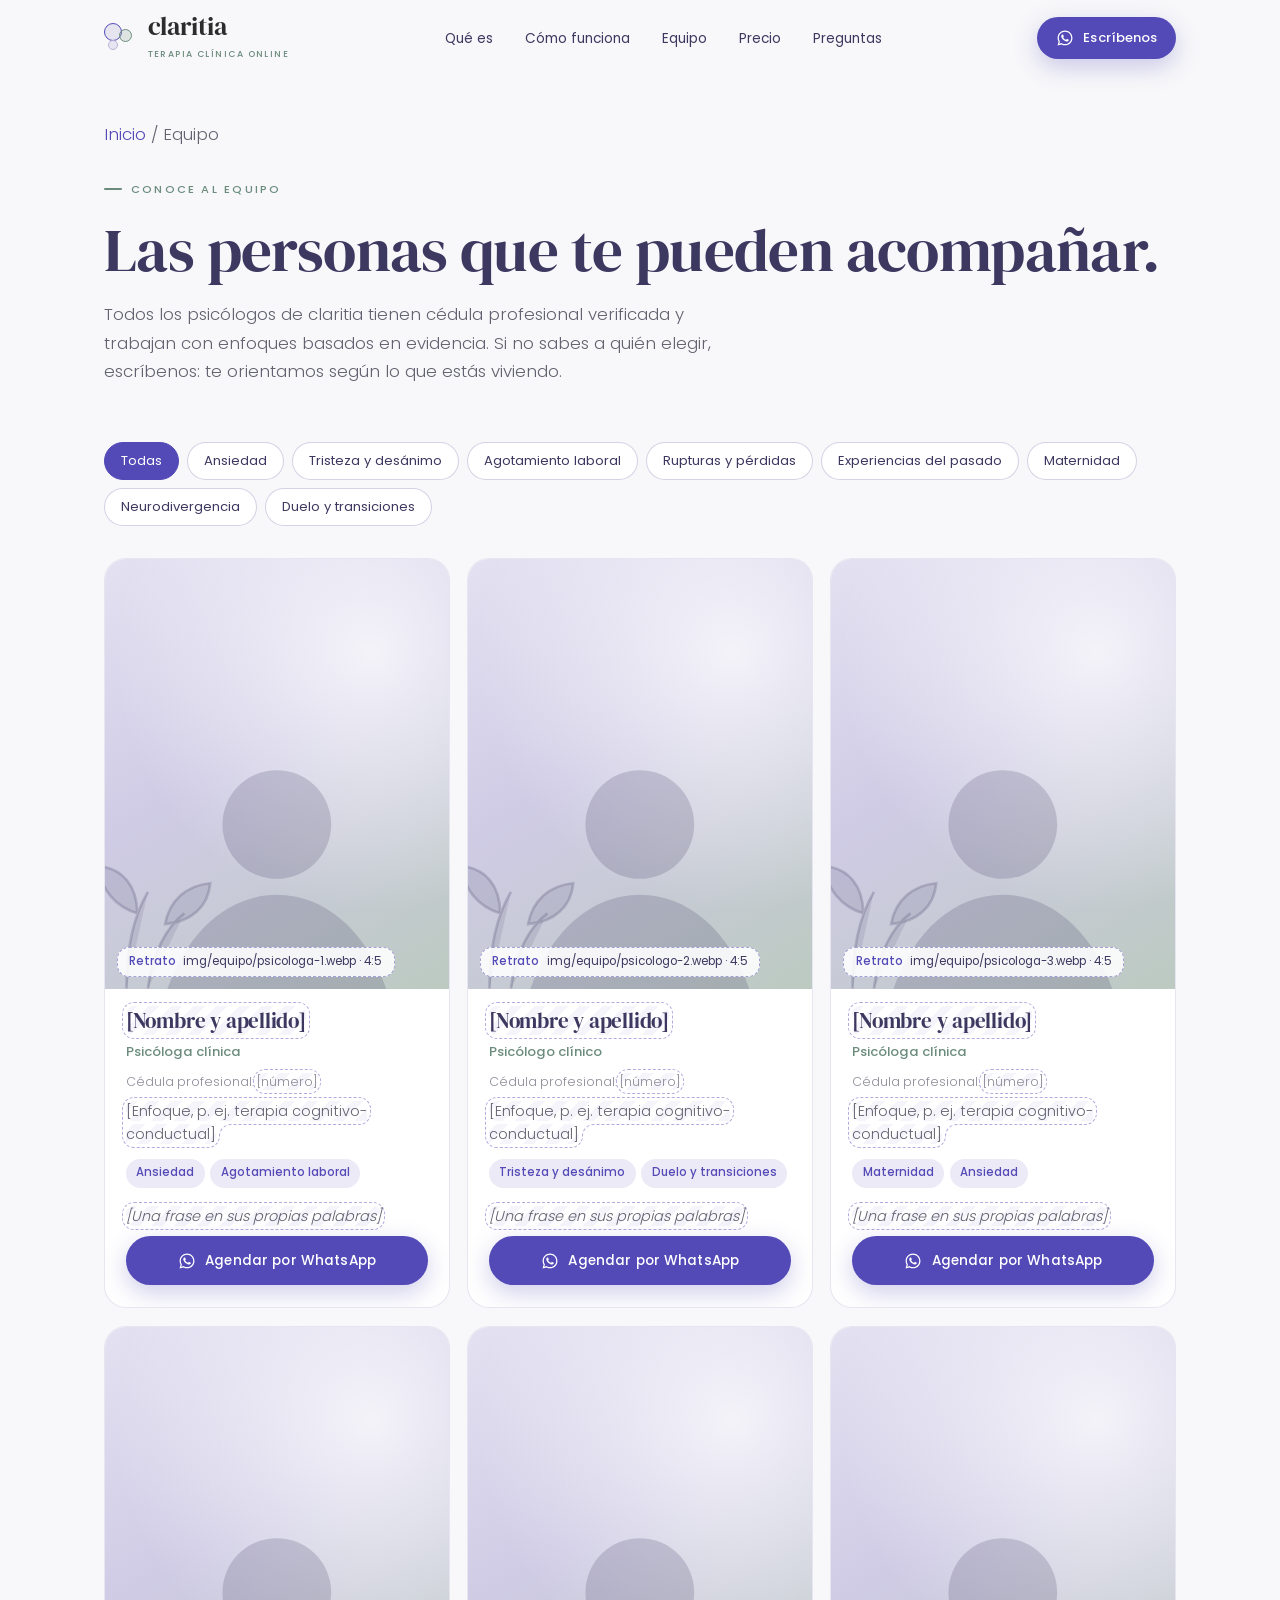
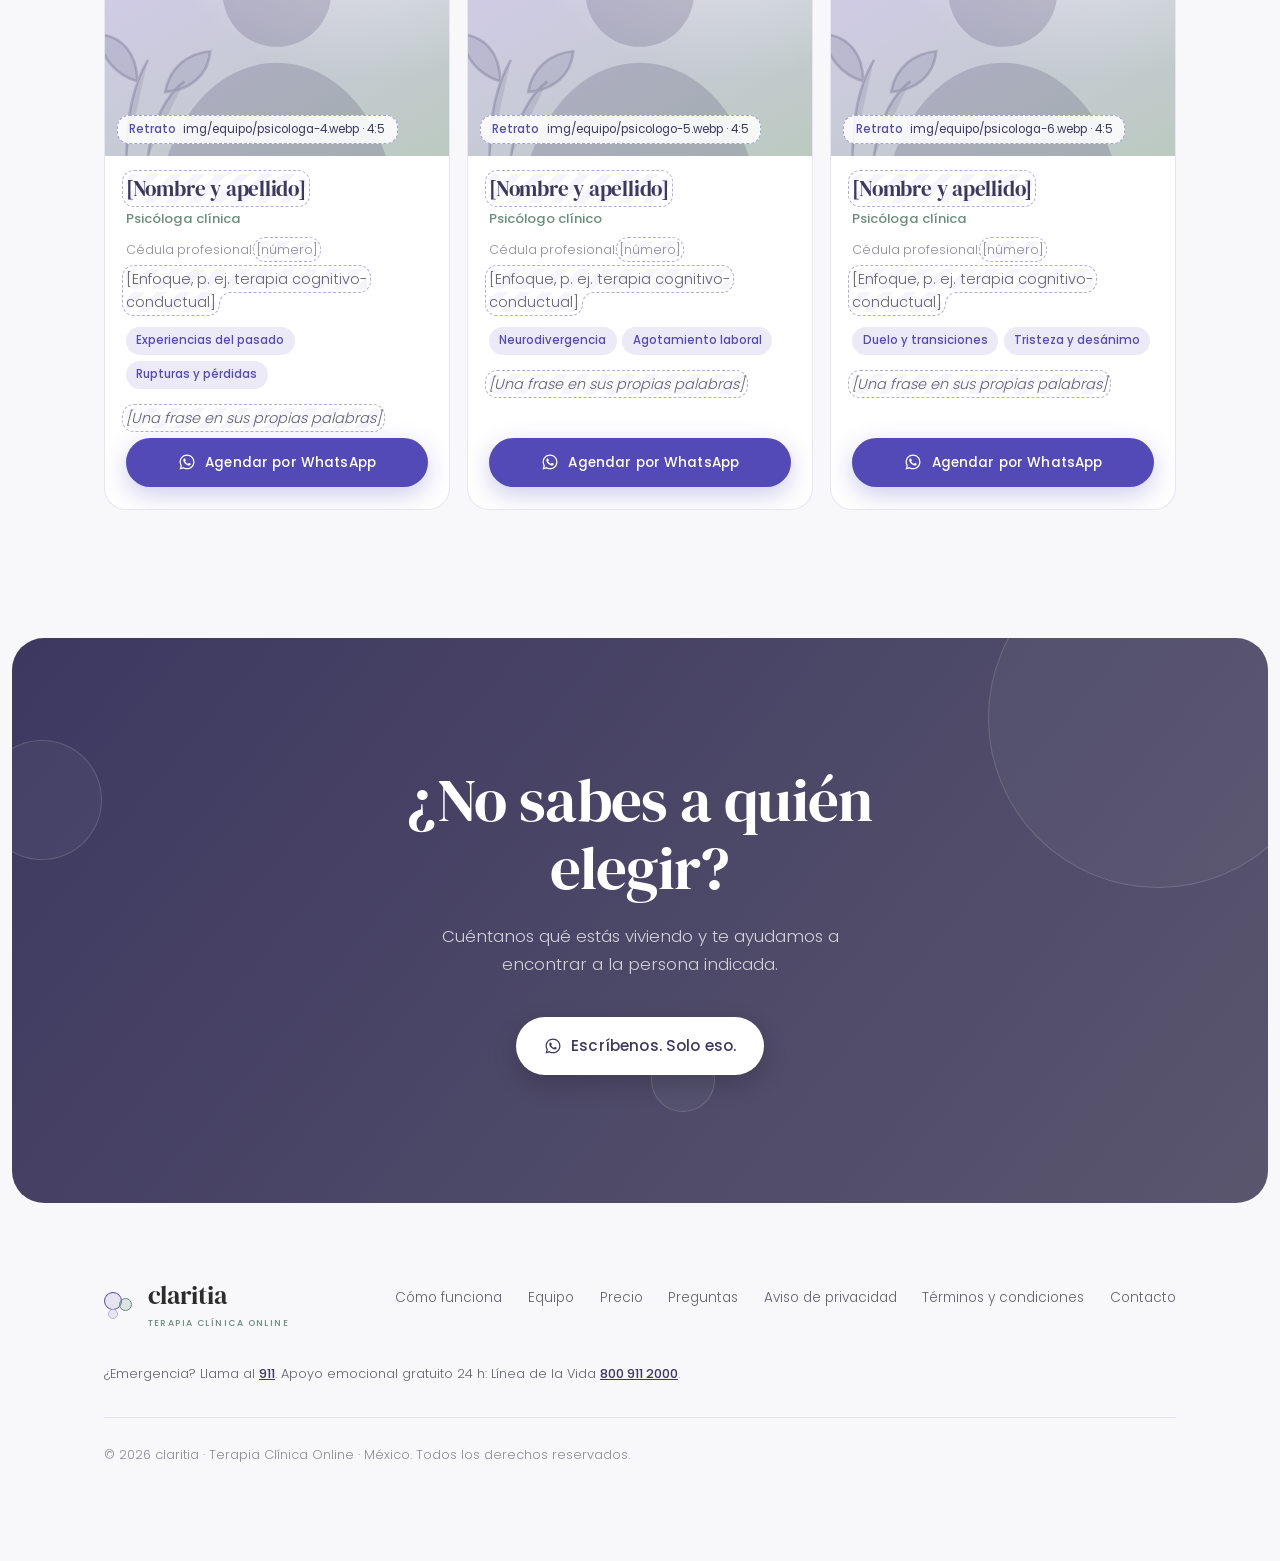
==== equipo/index.html @ c99e736f "Add files via upload" ====
<!DOCTYPE html>
<html lang="es-MX">
<head>
  <meta charset="UTF-8" />
  <meta name="viewport" content="width=device-width, initial-scale=1.0" />
  <script>document.documentElement.classList.add('js')</script>
  <title>Conoce al equipo — claritia</title>
  <meta name="description" content="Psicólogos con cédula profesional verificada que acompañan procesos de terapia online en México." />
  <meta property="og:type" content="website" />
  <meta property="og:locale" content="es_MX" />
  <meta property="og:site_name" content="claritia" />
  <meta property="og:title" content="Conoce al equipo — claritia" />
  <meta property="og:description" content="Psicólogos con cédula profesional verificada que acompañan procesos de terapia online en México." />
  <meta property="og:url" content="https://zuba213213.github.io/Claritia/website/equipo/" />
  <meta property="og:image" content="https://zuba213213.github.io/Claritia/website/assets/og-claritia.jpg" />
  <meta name="twitter:card" content="summary_large_image" />
  <meta name="theme-color" content="#F8F8FA" />
  <link rel="icon" href="../assets/favicon.svg" type="image/svg+xml" />
  <link rel="apple-touch-icon" href="../assets/apple-touch-icon.png" />
  <link rel="preload" href="../fonts/dm-serif-display-latin-400-normal.woff2" as="font" type="font/woff2" crossorigin />
  <link rel="preload" href="../fonts/poppins-latin-400-normal.woff2" as="font" type="font/woff2" crossorigin />
  <link rel="stylesheet" href="../assets/claritia.css" />
</head>
<body>

<!-- Iconos (sprite) -->
<svg width="0" height="0" style="position:absolute" aria-hidden="true">
  <symbol id="wa" viewBox="0 0 24 24"><path d="M12.04 2C6.58 2 2.13 6.45 2.13 11.91c0 1.75.46 3.45 1.32 4.95L2.05 22l5.25-1.38c1.45.79 3.08 1.21 4.74 1.21 5.46 0 9.91-4.45 9.91-9.91C21.95 6.45 17.5 2 12.04 2zm0 18.15c-1.48 0-2.93-.4-4.2-1.15l-.3-.18-3.12.82.83-3.04-.2-.31a8.26 8.26 0 0 1-1.26-4.38c0-4.54 3.7-8.24 8.24-8.24 4.54 0 8.24 3.7 8.24 8.24 0 4.55-3.7 8.24-8.23 8.24zm4.52-6.16c-.25-.12-1.47-.72-1.69-.81-.23-.08-.39-.12-.56.12-.17.25-.64.81-.78.97-.14.17-.29.19-.54.06-.25-.12-1.05-.39-1.99-1.23-.74-.66-1.23-1.47-1.38-1.72-.14-.25-.02-.38.11-.5.11-.11.25-.29.37-.43.12-.14.17-.25.25-.41.08-.17.04-.31-.02-.43-.06-.12-.56-1.34-.76-1.84-.2-.48-.41-.42-.56-.43h-.48c-.17 0-.43.06-.66.31-.23.25-.86.85-.86 2.07 0 1.22.89 2.4 1.01 2.56.12.17 1.75 2.67 4.23 3.74.59.26 1.05.41 1.41.52.59.19 1.13.16 1.56.1.48-.07 1.47-.6 1.67-1.18.21-.58.21-1.07.14-1.18-.06-.11-.22-.17-.47-.29z"/></symbol>
  <symbol id="check" viewBox="0 0 24 24"><path d="M5 12.5l4.5 4.5L19 7.5"/></symbol>
  <symbol id="home" viewBox="0 0 24 24"><path d="M3 10.5L12 3l9 7.5V20a1 1 0 0 1-1 1h-5v-6h-6v6H4a1 1 0 0 1-1-1z"/></symbol>
  <symbol id="keyhole" viewBox="0 0 24 24"><circle cx="12" cy="9.5" r="3.5"/><path d="M10.5 12.5L9.5 19h5l-1-6.5"/></symbol>
  <symbol id="cal" viewBox="0 0 24 24"><rect x="3.5" y="5" width="17" height="15.5" rx="2.5"/><path d="M3.5 10h17M8 3v4M16 3v4"/></symbol>
  <symbol id="video" viewBox="0 0 24 24"><rect x="2.5" y="6" width="13" height="12" rx="2.5"/><path d="M15.5 10.5l6-3.5v10l-6-3.5"/></symbol>
  <symbol id="heart" viewBox="0 0 24 24"><path d="M12 20.5s-8-4.6-8-10.4A4.6 4.6 0 0 1 12 7a4.6 4.6 0 0 1 8 3.1c0 5.8-8 10.4-8 10.4z"/></symbol>
  <symbol id="user" viewBox="0 0 24 24"><circle cx="12" cy="8" r="4"/><path d="M4 21v-1a6 6 0 0 1 6-6h4a6 6 0 0 1 6 6v1"/></symbol>
  <symbol id="chat" viewBox="0 0 24 24"><path d="M21 12a8 8 0 0 1-11.6 7.1L4 20.5l1.4-4.9A8 8 0 1 1 21 12z"/></symbol>
  <symbol id="plus" viewBox="0 0 24 24"><path d="M12 5v14M5 12h14"/></symbol>
  <symbol id="arrow" viewBox="0 0 24 24"><path d="M5 12h14M13 6l6 6-6 6"/></symbol>
  <symbol id="leaf" viewBox="0 0 24 24"><path d="M5 19c0-8 5-13 14-14-1 9-6 14-14 14z"/><path d="M5 19l7-7"/></symbol>
  <symbol id="send" viewBox="0 0 24 24"><path d="M4 12l16-8-6 16-2.5-6.5z"/></symbol>
  <symbol id="play" viewBox="0 0 24 24"><path d="M7 4.5v15l13-7.5z"/></symbol>
  <symbol id="phone" viewBox="0 0 24 24"><path d="M5 3h4l2 5-2.5 1.5a11 11 0 0 0 6 6L16 13l5 2v4a2 2 0 0 1-2 2A16 16 0 0 1 3 5a2 2 0 0 1 2-2z"/></symbol>
  <symbol id="close" viewBox="0 0 24 24"><path d="M6 6l12 12M18 6L6 18"/></symbol>
</svg>

<header class="nav" id="nav">
  <div class="wrap">
    <a href="../" class="logo" aria-label="claritia, Terapia Clínica Online — inicio">
      <span class="logo-cluster" aria-hidden="true"><span class="c1"></span><span class="c2"></span><span class="c3"></span></span>
      <span><span class="logo-word">claritia</span><span class="logo-tag">Terapia Clínica Online</span></span>
    </a>
    <ul class="nav-links">
      <li><a href="../#que-es">Qué es</a></li>
      <li><a href="../#como-funciona">Cómo funciona</a></li>
      <li><a href="../equipo/">Equipo</a></li>
      <li><a href="../#precio">Precio</a></li>
      <li><a href="../#preguntas">Preguntas</a></li>
    </ul>
    <a class="btn btn-primary btn-sm" data-wa="general" href="#" aria-label="Escríbenos por WhatsApp">
      <svg class="i i-wa"><use href="#wa"/></svg><span>Escríbenos</span>
    </a>
  </div>
</header>

<main>
<section class="page-hero">
  <div class="wrap">
    <p class="crumbs"><a href="../">Inicio</a> / Equipo</p>
    <span class="label">Conoce al equipo</span>
    <h1>Las personas que te pueden acompañar.</h1>
    <p>Todos los psicólogos de claritia tienen cédula profesional verificada y trabajan con enfoques basados en evidencia. Si no sabes a quién elegir, escríbenos: te orientamos según lo que estás viviendo.</p>
  </div>
</section>

<section class="section" style="padding-top:1rem">
  <div class="wrap">
    <div class="filters" data-filters aria-label="Filtrar por especialidad"></div>
    <div class="team-grid" data-team="0"></div>
    <p class="empty-note" hidden>Por ahora nadie del equipo tiene esa especialidad. <a data-wa="unsure" href="#">Escríbenos</a> y te orientamos.</p>
  </div>
</section>

<section class="closing" id="empieza">
  <div class="closing-panel">
    <div class="orbs" aria-hidden="true"><span class="orb o1"></span><span class="orb o3"></span><span class="orb o4"></span></div>
    <div style="position:relative;z-index:3">
      <h2 class="rv">¿No sabes a quién elegir?</h2>
      <p class="rv d1">Cuéntanos qué estás viviendo y te ayudamos a encontrar a la persona indicada.</p>
      <div class="btn-row rv d2"><a class="btn btn-light" data-wa="unsure" href="#"><svg class="i i-wa"><use href="#wa"/></svg>Escríbenos. Solo eso.</a></div>
    </div>
  </div>
</section>
</main>

<footer>
  <div class="wrap foot">
    <a href="../" class="logo" aria-label="claritia, Terapia Clínica Online — inicio">
      <span class="logo-cluster" aria-hidden="true"><span class="c1"></span><span class="c2"></span><span class="c3"></span></span>
      <span><span class="logo-word">claritia</span><span class="logo-tag">Terapia Clínica Online</span></span>
    </a>
    <ul class="foot-links">
      <li><a href="../#como-funciona">Cómo funciona</a></li>
      <li><a href="../equipo/">Equipo</a></li>
      <li><a href="../#precio">Precio</a></li>
      <li><a href="../#preguntas">Preguntas</a></li>
      <li><a href="../privacidad/">Aviso de privacidad</a></li>
      <li><a href="../terminos/">Términos y condiciones</a></li>
      <li><a data-wa="general" href="#">Contacto</a></li>
    </ul>
    <p class="foot-help">¿Emergencia? Llama al <a href="tel:911">911</a>. Apoyo emocional gratuito 24 h: Línea de la Vida <a href="tel:8009112000">800 911 2000</a>.</p>
    <p class="foot-copy">© <span id="year">2026</span> claritia · Terapia Clínica Online · México. Todos los derechos reservados.</p>
  </div>
</footer>

<a class="wa-float" id="wa-float" data-wa="general" href="#" aria-label="Escríbenos por WhatsApp">
  <svg class="i i-wa"><use href="#wa"/></svg>Escríbenos
</a>

<script src="../assets/claritia.js" defer></script>
</body>
</html>
---- assets/claritia.css ----
/* ═════════════════════════════════════════════════════════════
   claritia — website v2
   Sistema visual: Marketing Vault 06 (Identidad Visual)
   Reglas: Marketing Vault 08 (Líneas que No Cruzamos)
   ═════════════════════════════════════════════════════════════ */
/* ─── FUENTES (autoalojadas, subset latin — cubre á é í ó ú ñ ¿ ¡) ── */
@font-face { font-family: 'DM Serif Display'; font-style: normal; font-weight: 400; font-display: swap; src: url(../fonts/dm-serif-display-latin-400-normal.woff2) format('woff2'); }
@font-face { font-family: 'DM Serif Display'; font-style: italic; font-weight: 400; font-display: swap; src: url(../fonts/dm-serif-display-latin-400-italic.woff2) format('woff2'); }
@font-face { font-family: 'Poppins'; font-style: normal; font-weight: 300; font-display: swap; src: url(../fonts/poppins-latin-300-normal.woff2) format('woff2'); }
@font-face { font-family: 'Poppins'; font-style: normal; font-weight: 400; font-display: swap; src: url(../fonts/poppins-latin-400-normal.woff2) format('woff2'); }
@font-face { font-family: 'Poppins'; font-style: normal; font-weight: 500; font-display: swap; src: url(../fonts/poppins-latin-500-normal.woff2) format('woff2'); }

*, *::before, *::after { box-sizing: border-box; margin: 0; padding: 0; }

:root {
  --lav:        #B8B4D4;
  --lav-light:  #D4D1E8;
  --lav-xlight: #ECEAF6;
  --lav-deep:   #534AB7;
  --lav-deeper: #463EA0;
  --sage:       #8FA89A;
  --sage-dark:  #6B8C7D;
  --sage-light: #E6EDE8;
  --purple:     #3D3860;
  --purple-2:   #5A566E;
  --charcoal:   #2C2C2C;
  --mid:        #626270;
  --bg:         #F8F8FA;
  --white:      #FFFFFF;
  --grad:       linear-gradient(130deg, #C4C0DC 0%, #B8B4D4 40%, #9AABA0 100%);
  --grad-dark:  linear-gradient(130deg, #3D3860 0%, #5A566E 100%);
  --radius-lg:  32px;
  --radius:     22px;
  --shadow-sm:  0 1px 2px rgba(61,56,96,.06), 0 4px 16px rgba(61,56,96,.06);
  --shadow:     0 2px 6px rgba(61,56,96,.06), 0 18px 48px rgba(61,56,96,.12);
  --gutter:     clamp(1rem, 5vw, 4rem);
  --ease:       cubic-bezier(.22,.8,.24,1);
}

html { scroll-behavior: smooth; -webkit-text-size-adjust: 100%; }
body {
  font-family: 'Poppins', system-ui, sans-serif;
  font-weight: 300;
  color: var(--charcoal);
  background: var(--bg);
  overflow-x: hidden;
  line-height: 1.7;
  -webkit-font-smoothing: antialiased;
}
img, svg { display: block; }
a { color: inherit; }
:focus-visible { outline: 2.5px solid var(--lav-deep); outline-offset: 3px; border-radius: 8px; }

h1, h2, h3, .serif { font-family: 'DM Serif Display', Georgia, serif; font-weight: 400; line-height: 1.12; letter-spacing: -0.01em; }
h1 { font-size: clamp(2.4rem, 5.6vw, 4.4rem); }
h2 { font-size: clamp(1.9rem, 3.6vw, 2.9rem); }
h3 { font-size: clamp(1.15rem, 1.8vw, 1.4rem); }
p  { font-size: 1rem; color: var(--mid); }
em.soft { font-style: italic; color: var(--lav-deep); }

.wrap { width: 100%; max-width: 1200px; margin: 0 auto; padding: 0 var(--gutter); }
.label {
  display: inline-flex; align-items: center; gap: .55rem;
  font-size: .7rem; font-weight: 500; letter-spacing: .2em; text-transform: uppercase;
  color: var(--sage-dark); margin-bottom: 1.1rem;
}
.label::before { content: ""; width: 18px; height: 1.5px; background: currentColor; border-radius: 2px; }
.section { padding: clamp(4.5rem, 10vw, 8.5rem) 0; position: relative; }
.section-head { max-width: 640px; margin-bottom: clamp(2.5rem, 5vw, 4rem); }
.section-head h2 { margin-bottom: 1rem; }
.center { text-align: center; margin-left: auto; margin-right: auto; }
.center .label { justify-content: center; }

/* ─── ICONS ─────────────────────────────────────────────────── */
.i { width: 20px; height: 20px; fill: none; stroke: currentColor; stroke-width: 1.7; stroke-linecap: round; stroke-linejoin: round; flex-shrink: 0; }
.i-wa { fill: currentColor; stroke: none; }

/* ─── LOGO (cluster de tres círculos + wordmark) ────────────── */
.logo { display: inline-flex; align-items: center; gap: .6rem; text-decoration: none; }
.logo-cluster { position: relative; width: 34px; height: 30px; flex-shrink: 0; }
.logo-cluster span { position: absolute; border-radius: 50%; }
.logo-cluster .c1 { width: 18px; height: 18px; top: 0; left: 0; background: rgba(184,180,212,.28); border: 1.5px solid var(--lav-deep); }
.logo-cluster .c2 { width: 13px; height: 13px; top: 6px; left: 15px; background: rgba(143,168,154,.25); border: 1.5px solid var(--sage-dark); }
.logo-cluster .c3 { width: 10px; height: 10px; top: 17px; left: 4px; background: rgba(212,209,232,.5); border: 1.5px solid var(--lav); }
.logo-word { font-family: 'DM Serif Display', serif; font-size: 1.6rem; line-height: 1; color: var(--charcoal); }
.logo-tag { display: block; font-family: 'Poppins', sans-serif; font-size: .56rem; font-weight: 500; letter-spacing: .16em; text-transform: uppercase; color: var(--sage-dark); margin-top: 4px; }
.logo.on-dark .logo-word { color: var(--white); }
.logo.on-dark .logo-tag { color: rgba(255,255,255,.55); }
.logo.on-dark .c1 { border-color: var(--lav-light); }
.logo.on-dark .c2 { border-color: var(--sage); }

/* ─── BUTTONS ───────────────────────────────────────────────── */
.btn {
  --bx: 0px; --by: 0px;
  position: relative; isolation: isolate; overflow: hidden;
  display: inline-flex; align-items: center; justify-content: center; gap: .6rem;
  font-family: 'Poppins', sans-serif; font-size: .95rem; font-weight: 500; letter-spacing: .01em;
  padding: 1rem 1.7rem; border-radius: 100px; border: 0; cursor: pointer;
  text-decoration: none; white-space: nowrap;
  transform: translate(var(--bx), var(--by));
  transition: transform .35s var(--ease), box-shadow .3s, background .25s, color .25s;
}
.btn-primary { background: var(--lav-deep); color: var(--white); box-shadow: 0 8px 24px rgba(83,74,183,.28); }
.btn-primary:hover { background: var(--lav-deeper); box-shadow: 0 12px 32px rgba(83,74,183,.34); }
/* brillo que cruza el botón (estilo Cult UI) */
.btn-primary::after {
  content: ""; position: absolute; inset: 0; z-index: -1;
  background: linear-gradient(110deg, transparent 30%, rgba(255,255,255,.28) 50%, transparent 70%);
  transform: translateX(-120%); transition: transform .9s var(--ease);
}
.btn-primary:hover::after { transform: translateX(120%); }
.btn-ghost { background: rgba(255,255,255,.55); color: var(--purple); border: 1px solid rgba(61,56,96,.14); backdrop-filter: blur(8px); -webkit-backdrop-filter: blur(8px); }
.btn-ghost:hover { background: var(--white); }
.btn-light { background: var(--white); color: var(--purple); box-shadow: 0 8px 24px rgba(0,0,0,.18); }
.btn-light:hover { background: var(--lav-xlight); }
.btn-sm { font-size: .82rem; padding: .62rem 1.15rem; }
.btn .i { width: 18px; height: 18px; }
.btn-row { display: flex; flex-wrap: wrap; gap: .75rem; }

/* ─── NAV ───────────────────────────────────────────────────── */
.nav {
  position: fixed; top: 0; left: 0; right: 0; z-index: 50;
  padding: .85rem 0;
  transition: background .3s, box-shadow .3s, padding .3s;
}
.nav.scrolled { background: rgba(248,248,250,.82); backdrop-filter: blur(14px) saturate(1.4); -webkit-backdrop-filter: blur(14px) saturate(1.4); box-shadow: 0 1px 0 rgba(61,56,96,.08); padding: .55rem 0; }
.nav .wrap { display: flex; align-items: center; justify-content: space-between; gap: 1rem; }
.nav-links { display: flex; gap: .3rem; list-style: none; }
.nav-links a { font-size: .85rem; font-weight: 400; color: var(--purple); text-decoration: none; padding: .5rem .85rem; border-radius: 100px; transition: background .2s; }
.nav-links a:hover { background: rgba(83,74,183,.08); }
@media (max-width: 860px) { .nav-links { display: none; } }

/* ─── HERO ──────────────────────────────────────────────────── */
.hero { padding: 5.2rem .75rem 0; }
.hero-panel {
  position: relative; overflow: hidden;
  max-width: 1400px; margin: 0 auto;
  border-radius: var(--radius-lg);
  background: var(--grad);
  min-height: min(860px, calc(100svh - 6rem));
  display: grid; align-items: center;
}
.hero-grid {
  position: relative; z-index: 2;
  display: grid; grid-template-columns: 1.1fr .9fr; gap: clamp(2rem, 5vw, 5rem); align-items: center;
  padding: clamp(3rem, 7vw, 6rem) clamp(1.25rem, 6vw, 5.5rem);
}
.hero .eyebrow {
  display: inline-flex; align-items: center; gap: .55rem;
  background: rgba(255,255,255,.5); border: 1px solid rgba(255,255,255,.7);
  backdrop-filter: blur(8px); -webkit-backdrop-filter: blur(8px);
  color: var(--purple); font-size: .78rem; font-weight: 500;
  padding: .4rem .9rem .4rem .45rem; border-radius: 100px; margin-bottom: 1.6rem;
}
.pulse { width: 22px; height: 22px; border-radius: 50%; background: var(--white); display: grid; place-items: center; }
.pulse::before { content: ""; width: 8px; height: 8px; border-radius: 50%; background: var(--sage-dark); box-shadow: 0 0 0 0 rgba(107,140,125,.5); animation: pulse 2.2s infinite; }
@keyframes pulse { 70% { box-shadow: 0 0 0 8px rgba(107,140,125,0); } 100% { box-shadow: 0 0 0 0 rgba(107,140,125,0); } }
.hero h1 { color: var(--purple); margin-bottom: 1.4rem; max-width: 13ch; }
.hero h1 .word { display: inline-block; opacity: 0; filter: blur(8px); transform: translateY(14px); animation: wordIn .9s var(--ease) forwards; }
@keyframes wordIn { to { opacity: 1; filter: blur(0); transform: none; } }
@keyframes wordInLite { to { opacity: 1; transform: none; } }
.hero-sub { color: #3f3d52; font-size: clamp(1.02rem, 1.4vw, 1.15rem); max-width: 30rem; margin-bottom: 2.2rem; font-weight: 400; }
.hero-assure { display: flex; flex-wrap: wrap; gap: .4rem 1.3rem; margin-top: 1.8rem; }
.hero-assure span { display: inline-flex; align-items: center; gap: .45rem; font-size: .84rem; font-weight: 400; color: var(--purple); }
.hero-assure .i { width: 16px; height: 16px; color: var(--sage-dark); stroke-width: 2.2; }

/* círculos flotantes del sistema visual (12–15% opacidad) */
.orbs { position: absolute; inset: 0; z-index: 1; pointer-events: none; }
.orb { position: absolute; border-radius: 50%; border: 1.5px solid rgba(255,255,255,.6); background: rgba(255,255,255,.13); animation: float 14s ease-in-out infinite; }
.orb.o1 { width: 340px; height: 340px; top: -90px; right: -60px; }
.orb.o2 { width: 200px; height: 200px; bottom: -50px; left: 38%; animation-delay: -4s; border-color: rgba(61,56,96,.12); background: rgba(61,56,96,.04); }
.orb.o3 { width: 120px; height: 120px; top: 18%; left: -30px; animation-delay: -8s; }
.orb.o4 { width: 64px; height: 64px; bottom: 16%; right: 44%; animation-delay: -2s; }
@keyframes float { 0%,100% { transform: translate(0,0); } 50% { transform: translate(10px,-16px); } }

/* ─── PHONE / WHATSAPP MOCK ─────────────────────────────────── */
.phone {
  position: relative; justify-self: center;
  width: min(100%, 360px);
  background: #F4F1EC;
  border-radius: 38px; padding: 10px;
  box-shadow: 0 30px 80px rgba(61,56,96,.28), 0 0 0 1px rgba(255,255,255,.6) inset;
  background: var(--white);
  transform: rotate(1.5deg);
  transition: transform .6s var(--ease);
}
.phone:hover { transform: rotate(0deg) translateY(-4px); }
.phone-screen { border-radius: 30px; overflow: hidden; background: #EFEBE4; }
.chat-top { display: flex; align-items: center; gap: .7rem; padding: 1.05rem 1rem .85rem; background: var(--purple); color: var(--white); }
.chat-avatar { width: 38px; height: 38px; border-radius: 50%; background: var(--grad); display: grid; place-items: center; flex-shrink: 0; }
.chat-avatar .logo-cluster { transform: scale(.72); }
.chat-avatar .logo-cluster .c1 { border-color: var(--white); }
.chat-avatar .logo-cluster .c2 { border-color: var(--white); }
.chat-avatar .logo-cluster .c3 { border-color: rgba(255,255,255,.7); }
.chat-name { font-size: .92rem; font-weight: 500; line-height: 1.2; }
.chat-status { font-size: .72rem; opacity: .7; line-height: 1.2; }
.chat-body {
  height: 420px; padding: 1rem .8rem 1.6rem; display: flex; flex-direction: column; gap: .5rem; justify-content: flex-end; overflow: hidden;
  background-color: #EFEBE4;
  background-image: radial-gradient(rgba(61,56,96,.05) 1px, transparent 1px);
  background-size: 14px 14px;
}
.msg {
  max-width: 84%; padding: .55rem .8rem .45rem; border-radius: 14px;
  font-size: .86rem; line-height: 1.45; color: var(--charcoal); font-weight: 400;
  box-shadow: 0 1px 1px rgba(0,0,0,.06);
  opacity: 0; transform: translateY(10px) scale(.97); transform-origin: bottom left;
  transition: opacity .45s var(--ease), transform .45s var(--ease);
}
.msg.show { opacity: 1; transform: none; }
.msg.in  { align-self: flex-start; background: var(--white); border-top-left-radius: 4px; }
.msg.out { align-self: flex-end; background: #E2DEF3; border-top-right-radius: 4px; transform-origin: bottom right; }
.msg time { display: block; text-align: right; font-size: .62rem; color: #8b8a96; margin-top: 2px; }
.msg .who { display: block; font-size: .68rem; font-weight: 500; color: var(--sage-dark); margin-bottom: 1px; }
.typing { align-self: flex-start; background: var(--white); border-radius: 14px; border-top-left-radius: 4px; padding: .7rem .85rem; display: none; gap: 4px; }
.typing.show { display: inline-flex; }
.typing i { width: 6px; height: 6px; border-radius: 50%; background: #a7a5b5; animation: blink 1.2s infinite; }
.typing i:nth-child(2) { animation-delay: .15s; } .typing i:nth-child(3) { animation-delay: .3s; }
@keyframes blink { 0%,60%,100% { opacity: .3; transform: none; } 30% { opacity: 1; transform: translateY(-3px); } }
.chat-input { display: flex; align-items: center; gap: .5rem; padding: .6rem .7rem .8rem; background: #EFEBE4; }
.chat-input div { flex: 1; background: var(--white); border-radius: 100px; padding: .55rem .9rem; font-size: .8rem; color: #9a99a6; }
.chat-input span { width: 38px; height: 38px; border-radius: 50%; background: var(--lav-deep); display: grid; place-items: center; color: var(--white); }
.phone-note { position: absolute; left: -2.2rem; bottom: -1.4rem; background: var(--white); border-radius: 16px; padding: .7rem .9rem; box-shadow: var(--shadow); display: flex; gap: .6rem; align-items: center; font-size: .78rem; font-weight: 400; color: var(--purple); max-width: 220px; line-height: 1.35; transform: rotate(-1.5deg); }
.phone-note .dot-ic { width: 32px; height: 32px; border-radius: 50%; background: var(--sage-light); color: var(--sage-dark); display: grid; place-items: center; flex-shrink: 0; }
.phone-note .i { width: 16px; height: 16px; }

@media (max-width: 920px) {
  .hero-grid { grid-template-columns: 1fr; }
  .hero h1 { max-width: 15ch; }
  .phone { transform: none; }
  .phone-note { left: auto; right: -.5rem; bottom: -1rem; }
}

/* ─── MARQUEE (estilo Skiper UI) ────────────────────────────── */
.feel { padding: clamp(3.5rem, 7vw, 5.5rem) 0 1rem; overflow: hidden; }
.feel-head { text-align: center; margin-bottom: 1.8rem; }
.feel-head p { font-size: .95rem; }
.marquee { display: flex; overflow: hidden; -webkit-mask-image: linear-gradient(90deg, transparent, #000 10%, #000 90%, transparent); mask-image: linear-gradient(90deg, transparent, #000 10%, #000 90%, transparent); }
.marquee + .marquee { margin-top: .8rem; }
.marquee-track { display: flex; gap: .8rem; padding-right: .8rem; flex-shrink: 0; animation: marquee 48s linear infinite; }
.marquee.rev .marquee-track { animation-direction: reverse; animation-duration: 56s; }
.marquee:hover .marquee-track { animation-play-state: paused; }
@keyframes marquee { to { transform: translateX(-100%); } }
.chip {
  flex-shrink: 0; display: inline-flex; align-items: center; gap: .55rem;
  font-family: 'DM Serif Display', serif; font-style: italic; font-size: 1.15rem; color: var(--purple);
  padding: .7rem 1.3rem; border-radius: 100px; background: var(--white); border: 1px solid rgba(184,180,212,.55);
  white-space: nowrap;
}
.chip::before { content: ""; width: 7px; height: 7px; border-radius: 50%; background: var(--lav); }
.marquee.rev .chip { background: var(--lav-xlight); border-color: transparent; }
.marquee.rev .chip::before { background: var(--sage); }

/* ─── QUÉ ES (texto + bento) ───────────────────────────────── */
.what { display: grid; grid-template-columns: .95fr 1.05fr; gap: clamp(2.5rem, 6vw, 5.5rem); align-items: center; }
.what-copy p + p { margin-top: 1.1rem; }
.bento { display: grid; grid-template-columns: repeat(6, 1fr); gap: .9rem; }
.tile {
  position: relative; overflow: hidden;
  background: var(--white); border-radius: var(--radius); padding: 1.6rem;
  box-shadow: var(--shadow-sm); border: 1px solid rgba(184,180,212,.3);
  transition: transform .45s var(--ease), box-shadow .45s var(--ease);
}
.tile:hover { transform: translateY(-4px); box-shadow: var(--shadow); }
.tile h3 { margin: 1rem 0 .4rem; color: var(--purple); }
.tile p { font-size: .9rem; line-height: 1.6; }
.tile.wide { grid-column: span 4; }
.tile.narrow { grid-column: span 2; }
.tile.half { grid-column: span 3; }
.tile.grad { background: var(--grad); border: 0; }
.tile.grad h3 { color: var(--purple); }
.tile.grad p { color: #3f3d52; }
.tile.dark { background: var(--grad-dark); border: 0; }
.tile.dark h3 { color: var(--white); }
.tile.dark p { color: rgba(255,255,255,.75); }
.ic-cluster { position: relative; width: 56px; height: 46px; }
.ic-cluster b { position: absolute; border-radius: 50%; display: grid; place-items: center; }
.ic-cluster .b1 { width: 40px; height: 40px; top: 0; left: 0; background: rgba(184,180,212,.25); border: 1.5px solid var(--lav); color: var(--lav-deep); }
.ic-cluster .b2 { width: 22px; height: 22px; top: 22px; left: 30px; background: rgba(143,168,154,.2); border: 1.5px solid var(--sage); }
.ic-cluster .b1 .i { width: 18px; height: 18px; }
.tile.dark .ic-cluster .b1 { color: var(--white); border-color: rgba(255,255,255,.5); background: rgba(255,255,255,.1); }
.tile.grad .ic-cluster .b1 { color: var(--purple); border-color: rgba(255,255,255,.8); background: rgba(255,255,255,.35); }
.tile .big { font-family: 'DM Serif Display', serif; font-size: clamp(2.2rem, 4vw, 3rem); line-height: 1; color: var(--white); }
.tile .ghost-orb { position: absolute; width: 160px; height: 160px; right: -50px; bottom: -60px; border-radius: 50%; border: 1.5px solid rgba(255,255,255,.35); background: rgba(255,255,255,.08); }
.pills { display: flex; flex-wrap: wrap; gap: .5rem; margin-top: 1.8rem; }
.pill { padding: .45rem 1rem; border-radius: 100px; background: var(--lav-xlight); font-size: .82rem; font-weight: 500; color: var(--lav-deep); }
@media (max-width: 920px) { .what { grid-template-columns: 1fr; } }
@media (max-width: 560px) { .tile.wide, .tile.narrow, .tile.half { grid-column: span 6; } }

/* ─── TEXT REVEAL (scroll) ─────────────────────────────────── */
.reveal-quote { padding: clamp(4rem, 9vw, 7rem) 0; }
.reveal-quote blockquote {
  font-family: 'DM Serif Display', serif; font-style: italic;
  font-size: clamp(1.9rem, 4.6vw, 3.6rem); line-height: 1.2; text-align: center;
  max-width: 22ch; margin: 0 auto; color: var(--purple);
}
.reveal-quote blockquote .w { opacity: .16; transition: opacity .25s linear; }
.reveal-quote blockquote .w.on { opacity: 1; }
.reveal-quote .ic-row { display: flex; justify-content: center; margin-bottom: 1.8rem; }

/* ─── CONTEXTOS ─────────────────────────────────────────────── */
.contexts { display: grid; grid-template-columns: repeat(4, 1fr); gap: .9rem; }
.ctx {
  position: relative; background: var(--white); border-radius: var(--radius); padding: 1.5rem 1.4rem 1.6rem;
  border: 1px solid rgba(184,180,212,.3); overflow: hidden;
  transition: border-color .3s, transform .45s var(--ease), box-shadow .45s var(--ease);
}
.ctx::before { content: ""; position: absolute; inset: 0; background: var(--grad); opacity: 0; transition: opacity .45s var(--ease); z-index: 0; }
.ctx > * { position: relative; z-index: 1; }
.ctx:hover { transform: translateY(-4px); box-shadow: var(--shadow); border-color: transparent; }
.ctx:hover::before { opacity: .22; }
.ctx .num { font-family: 'DM Serif Display', serif; font-size: .95rem; color: var(--lav); margin-bottom: 1.4rem; display: block; }
.ctx h3 { font-size: 1.15rem; color: var(--purple); margin-bottom: .45rem; }
.ctx p { font-size: .88rem; line-height: 1.6; }
.contexts-foot { margin-top: 2rem; text-align: center; font-size: .95rem; }
.contexts-foot a { color: var(--lav-deep); font-weight: 500; text-underline-offset: 4px; }
@media (max-width: 980px) { .contexts { grid-template-columns: repeat(2, 1fr); } }
@media (max-width: 520px) { .contexts { grid-template-columns: 1fr; } }

/* ─── PASOS — tarjetas apiladas sticky (estilo Skiper UI) ───── */
.steps-wrap { background: var(--white); border-radius: var(--radius-lg); margin: 0 .75rem; }
.steps-layout { display: grid; grid-template-columns: .85fr 1.15fr; gap: clamp(2rem, 6vw, 5rem); align-items: start; }
.steps-intro { position: sticky; top: 7rem; }
.steps-intro p { margin-bottom: 2rem; }
.stack { display: grid; gap: 1.5rem; }
.step {
  position: sticky; top: calc(6.5rem + var(--i) * 1.4rem);
  border-radius: var(--radius-lg); padding: clamp(1.8rem, 3.5vw, 2.6rem);
  min-height: 300px; display: flex; flex-direction: column; justify-content: space-between; gap: 2rem;
  box-shadow: 0 -8px 30px rgba(61,56,96,.08);
  transform-origin: top center;
}
.step:nth-child(1) { background: var(--lav-xlight); }
.step:nth-child(2) { background: var(--grad); }
.step:nth-child(3) { background: var(--grad-dark); }
.step-top { display: flex; justify-content: space-between; align-items: flex-start; gap: 1rem; }
.step-num { font-family: 'DM Serif Display', serif; font-size: clamp(3.5rem, 7vw, 5.5rem); line-height: .85; color: rgba(83,74,183,.25); }
.step:nth-child(2) .step-num { color: rgba(255,255,255,.6); }
.step:nth-child(3) .step-num { color: rgba(255,255,255,.25); }
.step-badge { display: inline-flex; align-items: center; gap: .4rem; font-size: .75rem; font-weight: 500; padding: .4rem .8rem; border-radius: 100px; background: rgba(255,255,255,.7); color: var(--purple); }
.step-badge .i { width: 15px; height: 15px; }
.step h3 { font-size: clamp(1.5rem, 2.6vw, 2rem); color: var(--purple); margin-bottom: .6rem; }
.step p { color: #4a4860; max-width: 34rem; }
.step:nth-child(3) h3 { color: var(--white); }
.step:nth-child(3) p { color: rgba(255,255,255,.78); }
.step:nth-child(3) .step-badge { background: rgba(255,255,255,.12); color: var(--white); }
@media (max-width: 920px) {
  .steps-layout { grid-template-columns: 1fr; }
  .steps-intro { position: static; }
  .step { top: calc(5.5rem + var(--i) * 1rem); min-height: 260px; }
}

/* ─── ROLES (Dani + psicólogo) ─────────────────────────────── */
.roles { display: grid; grid-template-columns: 1fr 1fr; gap: 1rem; }
.role { border-radius: var(--radius-lg); padding: clamp(1.8rem, 3.5vw, 2.6rem); position: relative; overflow: hidden; }
.role.ai { background: var(--white); border: 1px solid rgba(184,180,212,.4); }
.role.human { background: var(--grad-dark); color: var(--white); }
.role-tag { display: inline-flex; align-items: center; gap: .5rem; font-size: .7rem; font-weight: 500; letter-spacing: .16em; text-transform: uppercase; padding: .4rem .8rem; border-radius: 100px; margin-bottom: 1.3rem; }
.role.ai .role-tag { background: var(--lav-xlight); color: var(--lav-deep); }
.role.human .role-tag { background: rgba(255,255,255,.12); color: var(--white); }
.role h3 { font-size: clamp(1.5rem, 2.6vw, 2rem); margin-bottom: .7rem; color: var(--purple); }
.role.human h3 { color: var(--white); }
.role.human p { color: rgba(255,255,255,.75); }
.role ul { list-style: none; margin-top: 1.5rem; display: grid; gap: .7rem; }
.role li { display: flex; gap: .7rem; align-items: flex-start; font-size: .95rem; color: var(--charcoal); font-weight: 400; }
.role.human li { color: rgba(255,255,255,.9); }
.role li .i { width: 18px; height: 18px; margin-top: .2rem; color: var(--sage-dark); stroke-width: 2.2; }
.role.human li .i { color: var(--lav-light); }
.role .ghost-orb { position: absolute; width: 220px; height: 220px; right: -70px; top: -70px; border-radius: 50%; border: 1.5px solid rgba(255,255,255,.14); background: rgba(255,255,255,.04); }
.trust-pills { display: flex; flex-wrap: wrap; justify-content: center; gap: .5rem; margin-top: 2.2rem; }
@media (max-width: 820px) { .roles { grid-template-columns: 1fr; } }

/* ─── PRECIO ────────────────────────────────────────────────── */
.price-grid { display: grid; grid-template-columns: 1fr 1fr; gap: clamp(2rem, 6vw, 5rem); align-items: center; }
.price-card {
  position: relative; border-radius: var(--radius-lg); padding: 2px; background: var(--grad);
  box-shadow: var(--shadow);
}
.price-inner { background: var(--white); border-radius: calc(var(--radius-lg) - 2px); padding: clamp(1.8rem, 4vw, 2.8rem); position: relative; overflow: hidden; }
.price-kicker { font-size: .72rem; font-weight: 500; letter-spacing: .18em; text-transform: uppercase; color: var(--sage-dark); }
.price-amount { font-family: 'DM Serif Display', serif; font-size: clamp(2.6rem, 6vw, 4rem); line-height: 1; color: var(--purple); margin: .9rem 0 .3rem; }
.price-amount small { font-family: 'Poppins', sans-serif; font-size: .95rem; color: var(--mid); font-weight: 400; margin-left: .3rem; }
.price-amount.ask { font-size: clamp(1.7rem, 3.6vw, 2.3rem); line-height: 1.2; }
.price-note { font-size: .9rem; margin-bottom: 1.6rem; }
.price-list { list-style: none; display: grid; gap: .75rem; padding: 1.4rem 0 1.8rem; border-top: 1px solid var(--lav-xlight); }
.price-list li { display: flex; gap: .7rem; align-items: center; font-size: .95rem; font-weight: 400; }
.price-list .tick { width: 24px; height: 24px; border-radius: 50%; background: var(--sage-light); color: var(--sage-dark); display: grid; place-items: center; flex-shrink: 0; }
.price-list .tick .i { width: 14px; height: 14px; stroke-width: 2.6; }
.price-card .btn { width: 100%; }
@media (max-width: 860px) { .price-grid { grid-template-columns: 1fr; } }

/* ─── FAQ (accordion) ───────────────────────────────────────── */
.faq { max-width: 820px; margin: 0 auto; display: grid; gap: .7rem; }
.qa { background: var(--white); border-radius: 20px; border: 1px solid rgba(184,180,212,.35); transition: box-shadow .3s, border-color .3s; }
.qa.open { box-shadow: var(--shadow-sm); border-color: var(--lav); }
.qa button {
  width: 100%; display: flex; justify-content: space-between; align-items: center; gap: 1rem;
  padding: 1.25rem 1.4rem; background: none; border: 0; cursor: pointer; text-align: left;
  font-family: 'Poppins', sans-serif; font-size: 1rem; font-weight: 500; color: var(--purple);
}
.qa .plus { width: 32px; height: 32px; border-radius: 50%; background: var(--lav-xlight); color: var(--lav-deep); display: grid; place-items: center; flex-shrink: 0; transition: transform .4s var(--ease), background .3s; }
.qa.open .plus { transform: rotate(45deg); background: var(--lav-deep); color: var(--white); }
.qa .plus .i { width: 16px; height: 16px; stroke-width: 2.2; }
.qa-body { display: grid; grid-template-rows: 0fr; transition: grid-template-rows .45s var(--ease); }
.qa.open .qa-body { grid-template-rows: 1fr; }
.qa-body > div { overflow: hidden; }
.qa-body p { padding: 0 1.4rem 1.4rem; font-size: .95rem; }

/* ─── AVISO DE CRISIS ───────────────────────────────────────── */
.care-note {
  max-width: 820px; margin: 2.5rem auto 0; display: flex; gap: 1rem; align-items: flex-start;
  background: var(--sage-light); border-radius: 20px; padding: 1.3rem 1.4rem;
}
.care-note .i { color: var(--sage-dark); width: 22px; height: 22px; margin-top: .15rem; }
.care-note p { color: #3f4d46; font-size: .92rem; }
.care-note strong { font-weight: 500; color: #2f3d36; }

/* ─── CIERRE ────────────────────────────────────────────────── */
.closing { padding: 0 .75rem clamp(1rem, 3vw, 2rem); }
.closing-panel {
  position: relative; overflow: hidden; max-width: 1400px; margin: 0 auto;
  border-radius: var(--radius-lg); background: var(--grad-dark); color: var(--white);
  padding: clamp(4rem, 10vw, 8rem) var(--gutter); text-align: center;
}
.closing-panel h2 { color: var(--white); font-size: clamp(2.2rem, 5vw, 3.8rem); max-width: 20ch; margin: 0 auto 1.2rem; }
.closing-panel p { color: rgba(255,255,255,.75); max-width: 30rem; margin: 0 auto 2.4rem; font-size: 1.05rem; }
.closing-panel .btn-row { justify-content: center; }
.closing-panel .small { margin: 1.4rem auto 0; font-size: .85rem; color: rgba(255,255,255,.55); }
.closing-panel .orb { border-color: rgba(255,255,255,.14); background: rgba(255,255,255,.04); }

/* ─── FOOTER ────────────────────────────────────────────────── */
footer { padding: 3rem 0 6rem; }
.foot { display: flex; justify-content: space-between; align-items: flex-start; flex-wrap: wrap; gap: 2rem; }
.foot-links { display: flex; flex-wrap: wrap; gap: .4rem 1.6rem; list-style: none; }
.foot-links a { font-size: .85rem; color: var(--mid); text-decoration: none; }
.foot-links a:hover { color: var(--lav-deep); }
.foot-copy { width: 100%; padding-top: 1.6rem; border-top: 1px solid rgba(184,180,212,.35); font-size: .8rem; color: #8b8a96; }

/* ─── WHATSAPP FLOTANTE ─────────────────────────────────────── */
.wa-float {
  position: fixed; right: 1.1rem; bottom: 1.1rem; z-index: 60;
  display: inline-flex; align-items: center; gap: .6rem;
  background: var(--lav-deep); color: var(--white); text-decoration: none;
  padding: .85rem 1.25rem .85rem .95rem; border-radius: 100px;
  font-size: .9rem; font-weight: 500;
  box-shadow: 0 12px 32px rgba(83,74,183,.38);
  opacity: 0; transform: translateY(20px) scale(.95); pointer-events: none;
  transition: opacity .4s var(--ease), transform .4s var(--ease), background .2s;
}
.wa-float.show { opacity: 1; transform: none; pointer-events: auto; }
.wa-float:hover { background: var(--lav-deeper); }
.wa-float .i { width: 22px; height: 22px; }
@media (max-width: 560px) {
  .wa-float { left: 1rem; right: 1rem; justify-content: center; padding: 1rem; }
}

/* ─── ENTRADA AL HACER SCROLL ───────────────────────────────── */
.js .rv { opacity: 0; transform: translateY(26px); filter: blur(6px); transition: opacity .8s var(--ease), transform .8s var(--ease), filter .8s var(--ease); }
.js .rv.in { opacity: 1; transform: none; filter: none; }
.d1 { transition-delay: .08s; } .d2 { transition-delay: .16s; } .d3 { transition-delay: .24s; } .d4 { transition-delay: .32s; }

/* ─── MÓVIL ─────────────────────────────────────────────────── */
@media (max-width: 560px) {
  .hero { padding: 4.6rem .5rem 0; }
  .hero-panel { border-radius: 26px; }
  .hero-grid { padding: 2.4rem 1.25rem 3rem; }
  .btn-row .btn { width: 100%; }
  .nav .btn-sm span { display: none; }
  .nav .btn-sm { padding: .6rem; }
  .chat-body { height: 340px; }
  .phone-note { display: none; }
  .steps-wrap { margin: 0 .5rem; border-radius: 26px; }
  .closing { padding: 0 .5rem 1rem; }
  .closing-panel { border-radius: 26px; }
  .chip { font-size: 1rem; padding: .6rem 1.1rem; }
}

/* ─── RENDIMIENTO ───────────────────────────────────────────── */
/* Animaciones infinitas en pausa cuando su sección no está en pantalla */
.paused, .paused * { animation-play-state: paused !important; }
.step { will-change: transform; }

/* Teléfonos / pantallas táctiles: sin blur ni backdrop-filter (son lo más caro de pintar) */
@media (max-width: 768px), (hover: none) {
  .js .rv { filter: none; transition: opacity .7s var(--ease), transform .7s var(--ease); }
  .hero h1 .word { filter: none; animation-name: wordInLite; }
  .nav.scrolled { backdrop-filter: none; -webkit-backdrop-filter: none; background: rgba(248,248,250,.97); }
  .hero .eyebrow, .btn-ghost { backdrop-filter: none; -webkit-backdrop-filter: none; }
  .hero .eyebrow { background: rgba(255,255,255,.62); }
  .btn-ghost { background: rgba(255,255,255,.7); }
  .orb { animation: none; }
  .phone { transform: none; }
}

@media (prefers-reduced-motion: reduce) {
  *, *::before, *::after { animation-duration: .001ms !important; animation-iteration-count: 1 !important; transition-duration: .001ms !important; scroll-behavior: auto !important; }
  .js .rv { opacity: 1; transform: none; filter: none; }
  .hero h1 .word { opacity: 1; filter: none; transform: none; }
  .reveal-quote blockquote .w { opacity: 1; }
  .marquee-track { animation: none; }
  .marquee { overflow-x: auto; }
}

/* ═════════════════════════════════════════════════════════════
   v3 — fotos, video, QR, equipo, páginas legales
   ═════════════════════════════════════════════════════════════ */

/* ─── MEDIA + PLACEHOLDERS ──────────────────────────────────────
   Cada <figure class="media"> trae su <img src="img/…">.
   Si el archivo aún no existe, se muestra el placeholder (ilustración + etiqueta).
   Cuando subes la foto con ese nombre a /img, aparece sola. */
.media {
  position: relative; overflow: hidden; isolation: isolate;
  border-radius: var(--radius); aspect-ratio: var(--ar, 4 / 3);
  background: var(--ph, linear-gradient(150deg, #E4E1F2 0%, #CFCBE5 45%, #BCCAC1 100%));
  margin: 0;
}
.media > img, .media > iframe { position: absolute; inset: 0; width: 100%; height: 100%; object-fit: cover; border: 0; z-index: 2; }
.ph-art { position: absolute; inset: 0; z-index: 0; pointer-events: none; }
.ph-art svg { width: 100%; height: 100%; }
.ph-tag {
  position: absolute; left: 12px; bottom: 12px; right: 12px; z-index: 1; width: fit-content; max-width: calc(100% - 24px);
  display: flex; flex-wrap: wrap; column-gap: .45rem; align-items: baseline;
  font-size: .72rem; line-height: 1.35; font-weight: 400; color: var(--purple);
  background: rgba(255,255,255,.88); border: 1px dashed rgba(83,74,183,.5);
  padding: .38rem .7rem; border-radius: 12px;
}
.ph-tag b { font-weight: 500; color: var(--lav-deep); white-space: nowrap; }
.ph-tag.top { bottom: auto; top: 12px; }
.media.loaded .ph-tag, .media.loaded .ph-art { display: none; }
.media.dark { --ph: linear-gradient(150deg, #5A566E 0%, #3D3860 100%); }
.media.warm { --ph: linear-gradient(150deg, #EDE3D6 0%, #D9D2E6 55%, #C2CDC5 100%); }
.media.sky  { --ph: linear-gradient(180deg, #CFD8EA 0%, #E4E1F2 55%, #F1EEF7 100%); }

/* Video: póster + botón de play; el iframe se carga solo al hacer clic */
.media.video { cursor: pointer; }
.play {
  position: absolute; z-index: 3; left: 50%; top: 50%; transform: translate(-50%, -50%);
  width: 68px; height: 68px; border-radius: 50%; border: 0; cursor: pointer;
  background: rgba(255,255,255,.92); color: var(--lav-deep);
  display: grid; place-items: center; box-shadow: 0 10px 30px rgba(61,56,96,.25);
  transition: transform .3s var(--ease);
}
.play .i { width: 26px; height: 26px; fill: currentColor; stroke: none; margin-left: 4px; }
.media.video:hover .play { transform: translate(-50%, -50%) scale(1.08); }
.media.playing .play, .media.playing .ph-tag, .media.playing .ph-art { display: none; }
.video-meta { display: flex; justify-content: space-between; gap: 1rem; margin-top: .7rem; font-size: .85rem; color: var(--mid); }
.video-meta b { font-weight: 500; color: var(--purple); }

/* ─── HERO con foto + chat ──────────────────────────────────── */
.hero-visual { position: relative; justify-self: end; width: min(100%, 440px); }
.hero-visual .media { --ar: 4 / 5; border-radius: 28px; box-shadow: 0 30px 80px rgba(61,56,96,.25); }
.hero-visual .media .ph-tag { left: auto; right: 12px; top: auto; bottom: 12px; max-width: 62%; }
.hero-visual .phone {
  position: absolute; left: -84px; bottom: -36px; width: 262px;
  border-radius: 30px; padding: 7px; transform: rotate(-2deg);
}
.hero-visual .phone:hover { transform: rotate(0) translateY(-4px); }
.hero-visual .phone-screen { border-radius: 24px; }
.hero-visual .chat-top { padding: .7rem .8rem .6rem; }
.hero-visual .chat-avatar { width: 30px; height: 30px; }
.hero-visual .chat-name { font-size: .8rem; }
.hero-visual .chat-body { height: 286px; padding: .7rem .6rem 1rem; gap: .38rem; }
.hero-visual .msg { font-size: .74rem; padding: .45rem .65rem .35rem; }
.hero-visual .msg .who { font-size: .6rem; }
.hero-visual .chat-input { padding: .45rem .55rem .6rem; }
.hero-visual .chat-input div { font-size: .7rem; padding: .45rem .75rem; }
.hero-visual .chat-input span { width: 30px; height: 30px; }
.hero-chip {
  position: absolute; z-index: 4; right: -18px; top: 28px;
  background: var(--white); border-radius: 16px; padding: .6rem .8rem; box-shadow: var(--shadow);
  display: flex; gap: .55rem; align-items: center; max-width: 210px;
  font-size: .76rem; line-height: 1.35; font-weight: 400; color: var(--purple);
}
.hero-chip .dot-ic { width: 30px; height: 30px; border-radius: 50%; background: var(--sage-light); color: var(--sage-dark); display: grid; place-items: center; flex-shrink: 0; }
.hero-chip .i { width: 15px; height: 15px; }
@media (max-width: 920px) {
  .hero-visual { justify-self: center; width: min(100%, 420px); margin: 1rem 0 2.5rem; }
  .hero-visual .phone { left: -10px; width: 230px; }
  .hero-visual .chat-body { height: 250px; }
  .hero-chip { right: -6px; }
}
@media (max-width: 560px) {
  .hero-visual { width: 100%; }
  .hero-visual .phone { left: -6px; bottom: -40px; width: 205px; }
  .hero-visual .chat-body { height: 220px; }
  .hero-visual .msg:first-child { display: none; }
  .hero-chip { display: none; }
}

/* ─── BENTO con fotos ───────────────────────────────────────── */
.tile.photo { padding: 0; min-height: 300px; display: flex; flex-direction: column; justify-content: flex-end; color: var(--white); border: 0; }
.tile.photo .media { position: absolute; inset: 0; aspect-ratio: auto; border-radius: 0; }
.tile.photo .tile-copy { position: relative; z-index: 3; padding: 1.6rem; background: linear-gradient(180deg, transparent, rgba(45,42,72,.78) 55%); padding-top: 4rem; }
.tile.photo h3 { color: var(--white); margin-top: 0; }
.tile.photo p { color: rgba(255,255,255,.85); }
.tile.photo .ph-tag { top: 12px; bottom: auto; }
.tile .media.inset { --ar: 16 / 9; margin: -.4rem -.4rem 1rem; border-radius: 16px; }

/* explainer en "Qué es" */
.what-video { margin-top: 2.2rem; }
.what-video .media { --ar: 16 / 9; }

/* ─── FRASE con foto de cielo ───────────────────────────────── */
.reveal-quote.has-photo { position: relative; padding: 0 .75rem; }
.quote-panel { position: relative; overflow: hidden; max-width: 1400px; margin: 0 auto; border-radius: var(--radius-lg); padding: clamp(4.5rem, 10vw, 8rem) var(--gutter); }
.quote-panel > .media { position: absolute; inset: 0; aspect-ratio: auto; border-radius: 0; z-index: 0; }
.quote-panel > .media::after { content: ""; position: absolute; inset: 0; z-index: 3; background: rgba(248,248,250,.55); }
.quote-panel > .media .ph-tag { z-index: 4; }
.quote-panel .wrap { position: relative; z-index: 2; }
.quote-panel .ph-tag { z-index: 3; }

/* ─── PASOS con foto ────────────────────────────────────────── */
.step { display: grid; grid-template-columns: 1fr; }
.step .media { --ar: 16 / 9; border-radius: 18px; }
.step-body { display: flex; flex-direction: column; gap: 1.2rem; }
@media (min-width: 1100px) {
  .step { grid-template-columns: 1.1fr .9fr; gap: 1.8rem; align-items: stretch; }
  .step .media { --ar: auto; height: 100%; min-height: 230px; }
}
.steps-intro .media { --ar: 16 / 9; margin-top: 2rem; }

/* ─── FUNDADORA ─────────────────────────────────────────────── */
.founder { display: grid; grid-template-columns: .8fr 1.2fr; gap: clamp(2rem, 6vw, 5rem); align-items: center; }
.founder .media { --ar: 4 / 5; border-radius: var(--radius-lg); }
.founder blockquote { font-family: 'DM Serif Display', serif; font-size: clamp(1.5rem, 3vw, 2.2rem); line-height: 1.25; color: var(--purple); margin-bottom: 1.4rem; }
.founder .sig { font-size: .95rem; color: var(--mid); }
.founder .sig b { font-weight: 500; color: var(--charcoal); display: block; }
.pending { background: repeating-linear-gradient(135deg, rgba(83,74,183,.06) 0 8px, transparent 8px 16px); border-radius: 8px; outline: 1px dashed rgba(83,74,183,.45); outline-offset: 3px; }
@media (max-width: 820px) { .founder { grid-template-columns: 1fr; } .founder .media { max-width: 360px; } }

/* ─── EQUIPO (tarjetas) ─────────────────────────────────────── */
.team-grid { display: grid; grid-template-columns: repeat(3, 1fr); gap: 1.1rem; }
.team-card { background: var(--white); border-radius: var(--radius); border: 1px solid rgba(184,180,212,.35); overflow: hidden; display: flex; flex-direction: column; transition: transform .45s var(--ease), box-shadow .45s var(--ease); }
.team-card:hover { transform: translateY(-4px); box-shadow: var(--shadow); }
.team-card .media { --ar: 4 / 5; border-radius: 0; }
.team-card .media .play { width: 46px; height: 46px; left: auto; right: 12px; top: 12px; transform: none; }
.team-card .media .play .i { width: 18px; height: 18px; }
.team-body { padding: 1.3rem 1.3rem 1.4rem; display: flex; flex-direction: column; gap: .5rem; flex: 1; }
.team-body h3 { font-size: 1.3rem; color: var(--purple); }
.team-role { font-size: .82rem; color: var(--sage-dark); font-weight: 500; }
.team-body p { font-size: .9rem; line-height: 1.6; }
.tags { display: flex; flex-wrap: wrap; gap: .35rem; margin: .3rem 0 .6rem; }
.tag { font-size: .72rem; font-weight: 500; padding: .28rem .65rem; border-radius: 100px; background: var(--lav-xlight); color: var(--lav-deep); }
.team-body .btn { margin-top: auto; width: 100%; font-size: .85rem; padding: .8rem 1rem; }
.team-meta { font-size: .78rem; color: #8b8a96; }
.team-more { display: flex; justify-content: center; margin-top: 2rem; }
.filters { display: flex; flex-wrap: wrap; gap: .5rem; margin-bottom: 2rem; }
.filter { font-family: 'Poppins', sans-serif; font-size: .82rem; font-weight: 400; padding: .5rem 1rem; border-radius: 100px; border: 1px solid rgba(184,180,212,.6); background: var(--white); color: var(--purple); cursor: pointer; transition: background .2s, color .2s, border-color .2s; }
.filter:hover { border-color: var(--lav-deep); }
.filter[aria-pressed="true"] { background: var(--lav-deep); border-color: var(--lav-deep); color: var(--white); }
.team-card[hidden] { display: none; }
.empty-note { text-align: center; padding: 2rem; color: var(--mid); }
@media (max-width: 980px) { .team-grid { grid-template-columns: repeat(2, 1fr); } }
@media (max-width: 600px) { .team-grid { grid-template-columns: 1fr; } }

/* ─── PRECIO con foto ───────────────────────────────────────── */
.price-copy .media { --ar: 4 / 3; margin-top: 2rem; max-width: 460px; }

/* ─── CIERRE con foto ───────────────────────────────────────── */
.closing-panel > .media { position: absolute; inset: 0; aspect-ratio: auto; border-radius: 0; z-index: 0; }
.closing-panel > .media::after { content: ""; position: absolute; inset: 0; z-index: 3; background: linear-gradient(130deg, rgba(61,56,96,.86), rgba(90,86,110,.7)); }
.closing-panel .orbs { z-index: 2; }
.closing-panel > div[style] { z-index: 3 !important; }
.closing-panel .ph-tag { z-index: 4; top: 14px; bottom: auto; left: 14px; }
.closing-panel > .media + .orbs + div, .quote-panel .wrap { position: relative; z-index: 2; }

/* ─── LÍNEAS DE AYUDA ───────────────────────────────────────── */
.care-note a { color: #2f3d36; font-weight: 500; text-underline-offset: 3px; white-space: nowrap; }
.help-lines { display: flex; flex-wrap: wrap; gap: .5rem; margin-top: .7rem; }
.help-lines a { display: inline-flex; align-items: center; gap: .4rem; background: var(--white); border-radius: 100px; padding: .4rem .85rem; font-size: .85rem; text-decoration: none; }
.help-lines .i { width: 15px; height: 15px; }
.foot-help { width: 100%; font-size: .8rem; color: var(--mid); }
.foot-help a { color: var(--purple); font-weight: 500; }

/* ─── MODAL QR (escritorio) ─────────────────────────────────── */
.qr-modal { border: 0; padding: 0; border-radius: 28px; width: min(92vw, 720px); box-shadow: 0 40px 120px rgba(61,56,96,.35); color: var(--charcoal); background: var(--white); }
.qr-modal::backdrop { background: rgba(45,42,72,.45); backdrop-filter: blur(4px); -webkit-backdrop-filter: blur(4px); }
.qr-wrap { display: grid; grid-template-columns: 1fr 1fr; }
.qr-side { background: var(--grad); padding: 2.2rem; display: grid; place-items: center; position: relative; }
.qr-box { background: var(--white); padding: 18px; border-radius: 20px; width: 236px; height: 236px; display: grid; place-items: center; box-shadow: var(--shadow); position: relative; }
.qr-box svg { width: 200px; height: 200px; display: block; }
.qr-box .qr-logo { position: absolute; width: 50px; height: 50px; border-radius: 14px; background: var(--white); display: grid; place-items: center; box-shadow: 0 0 0 4px var(--white); }
.qr-box .qr-logo .logo-cluster { transform: scale(.9); }
.qr-badge { position: absolute; top: 14px; left: 14px; font-size: .7rem; font-weight: 500; padding: .3rem .65rem; border-radius: 100px; background: rgba(255,255,255,.88); color: var(--lav-deep); border: 1px dashed rgba(83,74,183,.5); }
.qr-copy { padding: 2.4rem 2.2rem 2.2rem; display: flex; flex-direction: column; gap: 1rem; }
.qr-copy h2 { font-size: 1.9rem; color: var(--purple); }
.qr-copy ol { padding-left: 1.2rem; display: grid; gap: .4rem; font-size: .92rem; color: var(--mid); }
.qr-copy .btn { margin-top: .4rem; }
.qr-copy .alt { font-size: .82rem; color: #8b8a96; }
.qr-close { position: absolute; top: 14px; right: 14px; width: 38px; height: 38px; border-radius: 50%; border: 0; background: var(--lav-xlight); color: var(--purple); cursor: pointer; display: grid; place-items: center; z-index: 2; }
.qr-close .i { width: 18px; height: 18px; }
@media (max-width: 680px) { .qr-wrap { grid-template-columns: 1fr; } }

/* ─── PÁGINAS INTERNAS (equipo / legales) ───────────────────── */
.page-hero { padding: 7.5rem 0 2.5rem; }
.page-hero h1 { color: var(--purple); font-size: clamp(2.3rem, 5vw, 3.8rem); margin-bottom: 1rem; }
.page-hero p { max-width: 40rem; font-size: 1.05rem; }
.crumbs { font-size: .82rem; margin-bottom: 1.4rem; }
.crumbs a { color: var(--lav-deep); text-decoration: none; }
.legal { max-width: 760px; }
.legal h2 { font-size: 1.5rem; color: var(--purple); margin: 2.4rem 0 .7rem; }
.legal p, .legal li { font-size: .98rem; color: var(--mid); }
.legal ul { padding-left: 1.2rem; display: grid; gap: .35rem; }
.notice { display: flex; gap: .8rem; align-items: flex-start; background: var(--lav-xlight); border: 1px dashed rgba(83,74,183,.5); border-radius: 18px; padding: 1.1rem 1.3rem; margin-bottom: 1rem; }
.notice p { color: var(--purple); font-size: .92rem; }
.notice b { font-weight: 500; }

/* Ajustes móviles v3 */
@media (max-width: 920px) {
  .hero-visual .media .ph-tag { top: 12px; bottom: auto; max-width: 70%; }
}
@media (max-width: 700px) {
  .step { position: relative; top: auto; }
  .stack { gap: 1rem; }
}
.qr-modal { margin: auto; position: fixed; inset: 0; height: fit-content; max-height: 92vh; overflow: auto; }
.qr-copy .btn { white-space: normal; text-align: center; }
.qr-wrap { grid-template-columns: .9fr 1.1fr; }
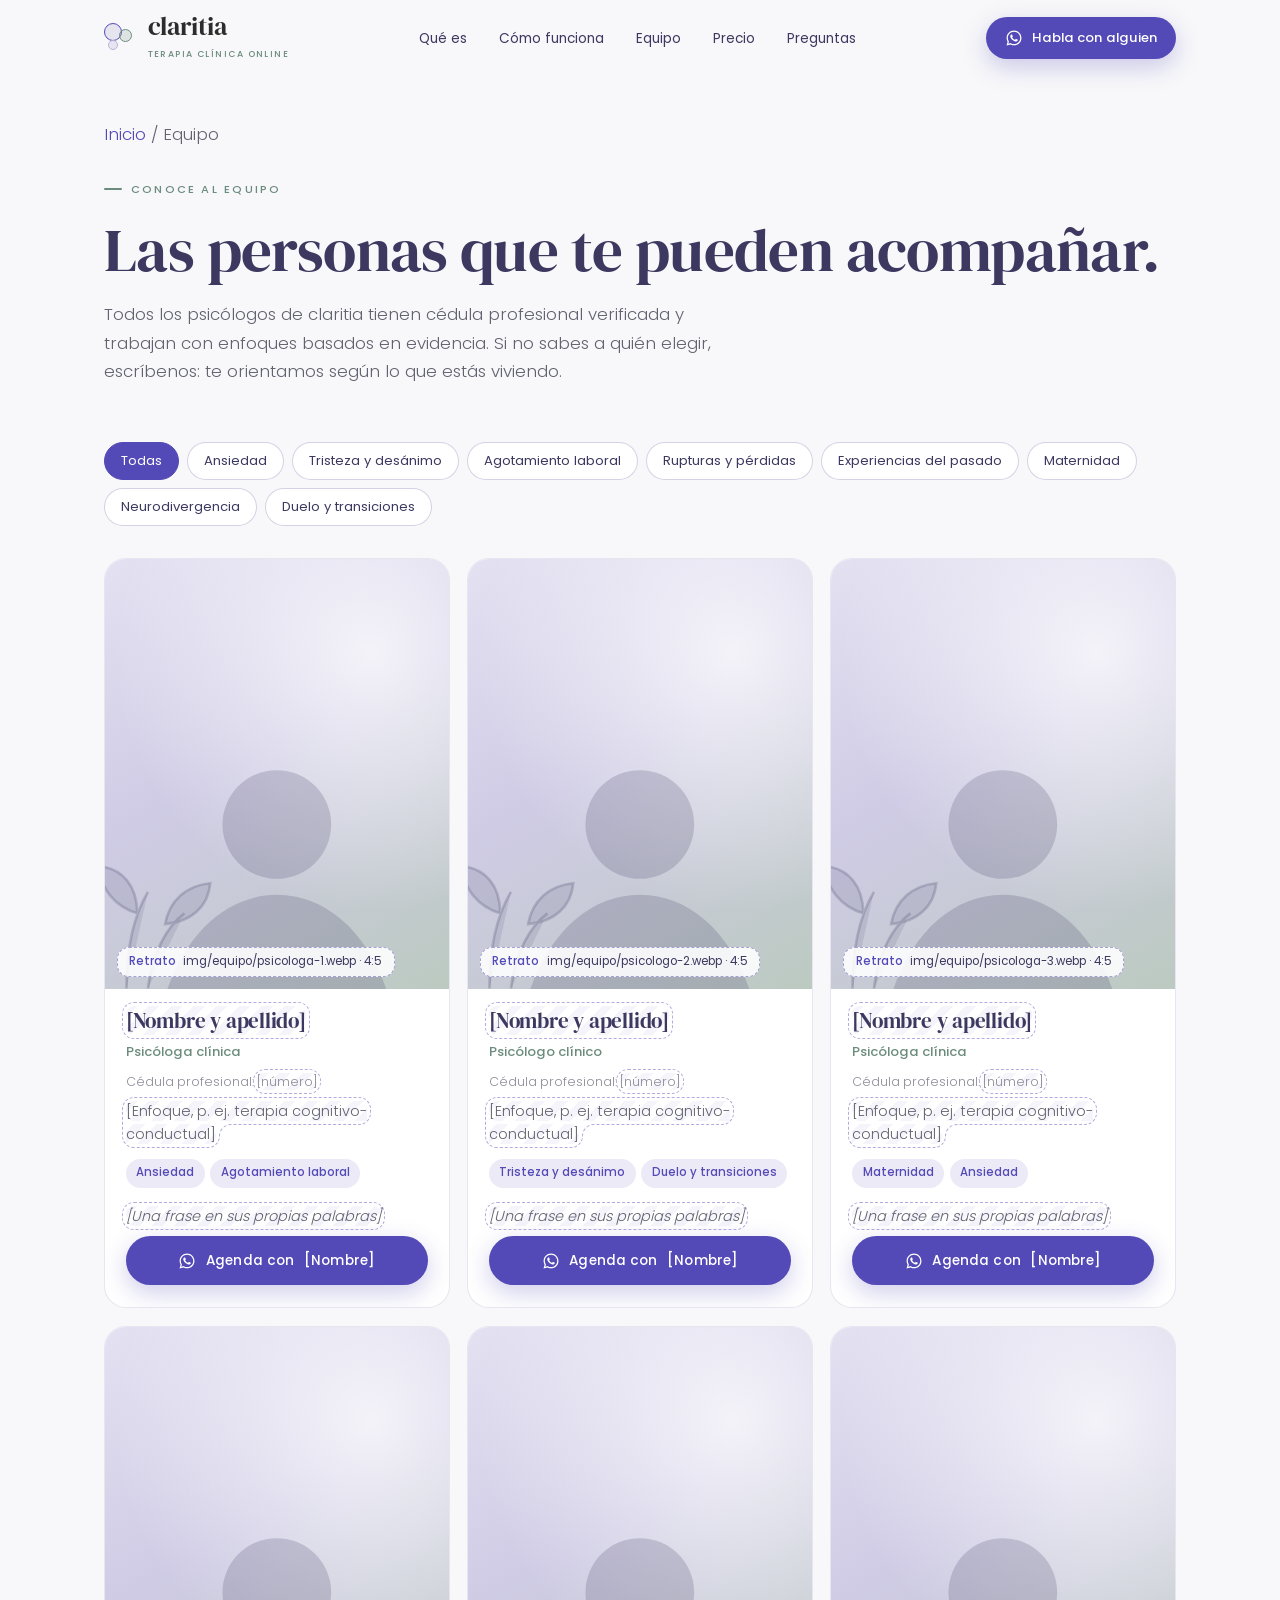
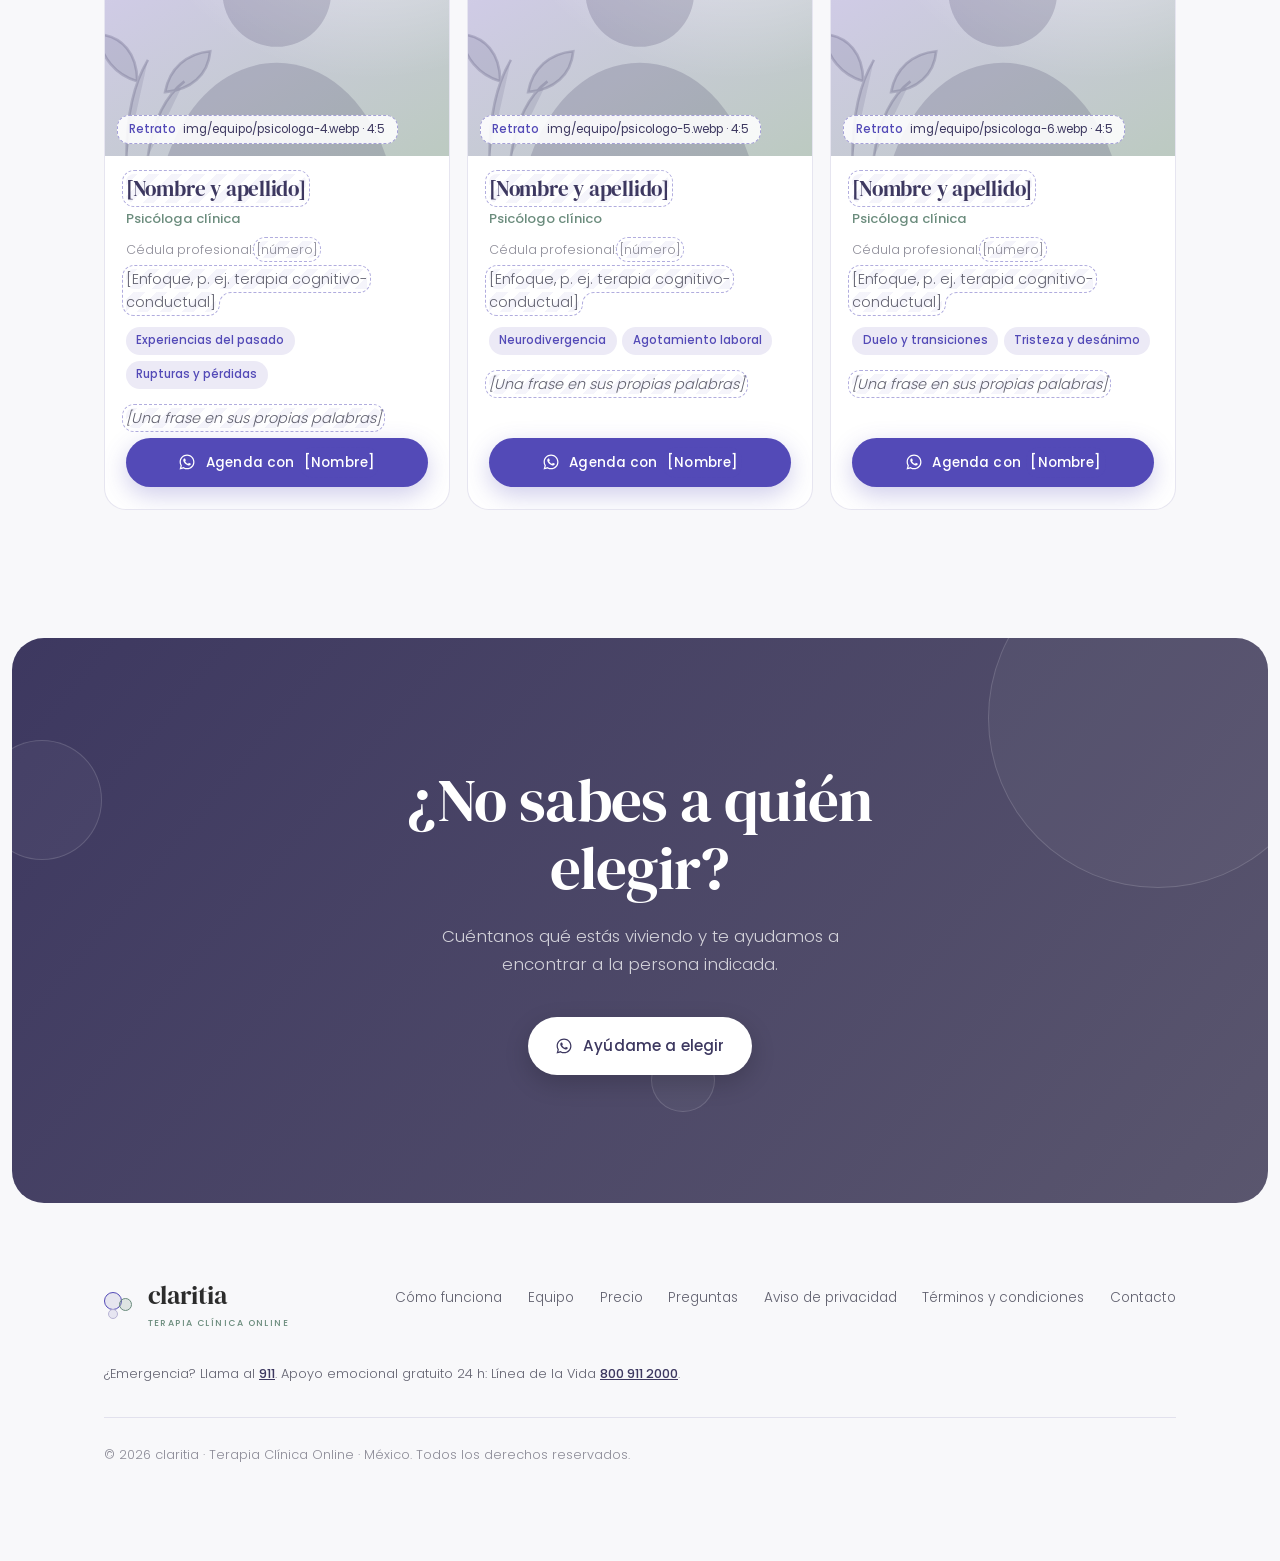
==== commit 54c36121: "Add files via upload" ====
--- a/equipo/index.html
+++ b/equipo/index.html
@@ -11,8 +11,8 @@
   <meta property="og:site_name" content="claritia" />
   <meta property="og:title" content="Conoce al equipo — claritia" />
   <meta property="og:description" content="Psicólogos con cédula profesional verificada que acompañan procesos de terapia online en México." />
-  <meta property="og:url" content="https://zuba213213.github.io/Claritia/website/equipo/" />
-  <meta property="og:image" content="https://zuba213213.github.io/Claritia/website/assets/og-claritia.jpg" />
+  <meta property="og:url" content="https://zuba213213.github.io/Claritiawebsite/equipo/" />
+  <meta property="og:image" content="https://zuba213213.github.io/Claritiawebsite/assets/og-claritia.jpg" />
   <meta name="twitter:card" content="summary_large_image" />
   <meta name="theme-color" content="#F8F8FA" />
   <link rel="icon" href="../assets/favicon.svg" type="image/svg+xml" />
@@ -56,8 +56,8 @@
       <li><a href="../#precio">Precio</a></li>
       <li><a href="../#preguntas">Preguntas</a></li>
     </ul>
-    <a class="btn btn-primary btn-sm" data-wa="general" href="#" aria-label="Escríbenos por WhatsApp">
-      <svg class="i i-wa"><use href="#wa"/></svg><span>Escríbenos</span>
+    <a class="btn btn-primary btn-sm" data-wa="talk" href="#" aria-label="Habla con alguien por WhatsApp">
+      <svg class="i i-wa"><use href="#wa"/></svg><span>Habla con alguien</span>
     </a>
   </div>
 </header>
@@ -72,7 +72,7 @@
   </div>
 </section>
 
-<section class="section" style="padding-top:1rem">
+<section class="section" style="padding-top:1rem" data-fab-label="Agenda con alguien del equipo" data-fab-msg="team">
   <div class="wrap">
     <div class="filters" data-filters aria-label="Filtrar por especialidad"></div>
     <div class="team-grid" data-team="0"></div>
@@ -80,13 +80,13 @@
   </div>
 </section>
 
-<section class="closing" id="empieza">
+<section class="closing" id="empieza" data-fab="hide">
   <div class="closing-panel">
     <div class="orbs" aria-hidden="true"><span class="orb o1"></span><span class="orb o3"></span><span class="orb o4"></span></div>
     <div style="position:relative;z-index:3">
       <h2 class="rv">¿No sabes a quién elegir?</h2>
       <p class="rv d1">Cuéntanos qué estás viviendo y te ayudamos a encontrar a la persona indicada.</p>
-      <div class="btn-row rv d2"><a class="btn btn-light" data-wa="unsure" href="#"><svg class="i i-wa"><use href="#wa"/></svg>Escríbenos. Solo eso.</a></div>
+      <div class="btn-row rv d2"><a class="btn btn-light" data-wa="choose" href="#"><svg class="i i-wa"><use href="#wa"/></svg>Ayúdame a elegir</a></div>
     </div>
   </div>
 </section>
@@ -112,8 +112,8 @@
   </div>
 </footer>
 
-<a class="wa-float" id="wa-float" data-wa="general" href="#" aria-label="Escríbenos por WhatsApp">
-  <svg class="i i-wa"><use href="#wa"/></svg>Escríbenos
+<a class="wa-float" id="wa-float" data-wa="book" href="#" aria-label="Agenda tu sesión por WhatsApp">
+  <svg class="i i-wa"><use href="#wa"/></svg><span class="fab-label">Agenda tu sesión</span>
 </a>
 
 <script src="../assets/claritia.js" defer></script>
--- a/assets/claritia.css
+++ b/assets/claritia.css
@@ -717,3 +717,33 @@
 .qr-modal { margin: auto; position: fixed; inset: 0; height: fit-content; max-height: 92vh; overflow: auto; }
 .qr-copy .btn { white-space: normal; text-align: center; }
 .qr-wrap { grid-template-columns: .9fr 1.1fr; }
+
+/* ─── Páginas legales: texto completo ───────────────────────── */
+.legal h3 { font-family: 'Poppins', sans-serif; font-size: 1rem; font-weight: 500; color: var(--purple); margin: 1.6rem 0 .6rem; }
+.legal ol { padding-left: 1.4rem; display: grid; gap: .6rem; }
+.legal ol li, .legal ul li { line-height: 1.7; }
+.legal strong { font-weight: 500; color: var(--charcoal); }
+.legal p + p { margin-top: .8rem; }
+.legal a { color: var(--lav-deep); text-underline-offset: 3px; }
+.legal h2 { scroll-margin-top: 6rem; }
+.toc { background: var(--white); border: 1px solid rgba(184,180,212,.4); border-radius: 18px; padding: 1.2rem 1.4rem; margin: 2rem 0 .5rem; }
+.toc-title { font-size: .72rem !important; font-weight: 500; letter-spacing: .18em; text-transform: uppercase; color: var(--sage-dark) !important; margin-bottom: .6rem; }
+.toc ol { gap: .3rem; }
+.toc a { text-decoration: none; font-size: .92rem; }
+.toc a:hover { text-decoration: underline; }
+.legal-table { overflow-x: auto; margin: 1rem 0; border-radius: 16px; border: 1px solid rgba(184,180,212,.45); background: var(--white); }
+.legal-table table { width: 100%; border-collapse: collapse; font-size: .92rem; }
+.legal-table th, .legal-table td { text-align: left; vertical-align: top; padding: .85rem 1rem; border-bottom: 1px solid var(--lav-xlight); line-height: 1.6; }
+.legal-table thead th { background: var(--lav-xlight); color: var(--purple); font-weight: 500; font-size: .78rem; letter-spacing: .08em; text-transform: uppercase; }
+.legal-table tbody th { font-weight: 500; color: var(--purple); width: 34%; }
+.legal-table td { color: var(--mid); }
+.legal-table tr:last-child th, .legal-table tr:last-child td { border-bottom: 0; }
+.updated { margin-top: 2.6rem !important; font-size: .85rem; }
+@media (max-width: 560px) { .legal-table tbody th { width: 40%; } .legal-table th, .legal-table td { padding: .7rem .75rem; } }
+.legal ol + p, .legal ul + p, .legal-table + p { margin-top: 1rem; }
+
+/* CTA extra en Preguntas */
+.faq-cta { max-width: 820px; margin: 2rem auto 0; display: flex; align-items: center; justify-content: center; gap: 1rem; flex-wrap: wrap; text-align: center; }
+.faq-cta p { font-size: .95rem; }
+.faq-cta .btn .i { width: 18px; height: 18px; }
+.wa-float .fab-label { white-space: nowrap; }
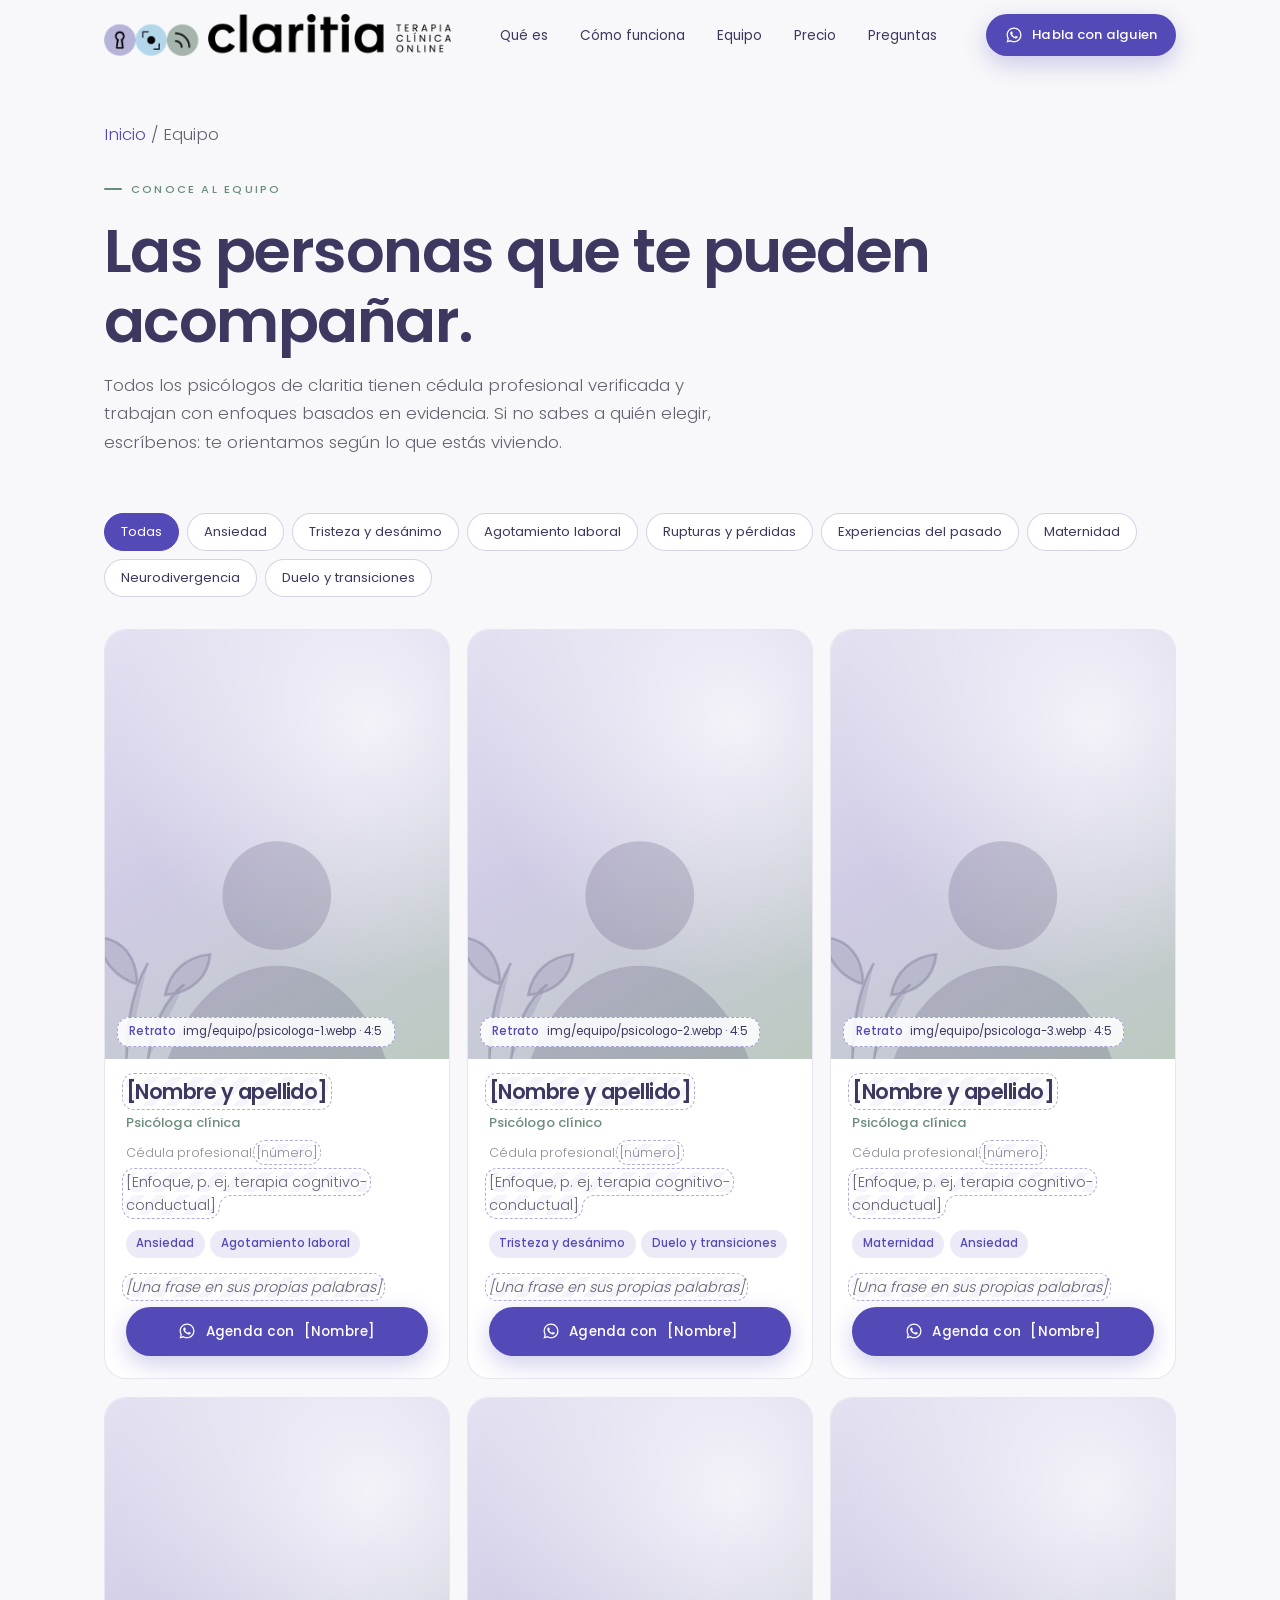
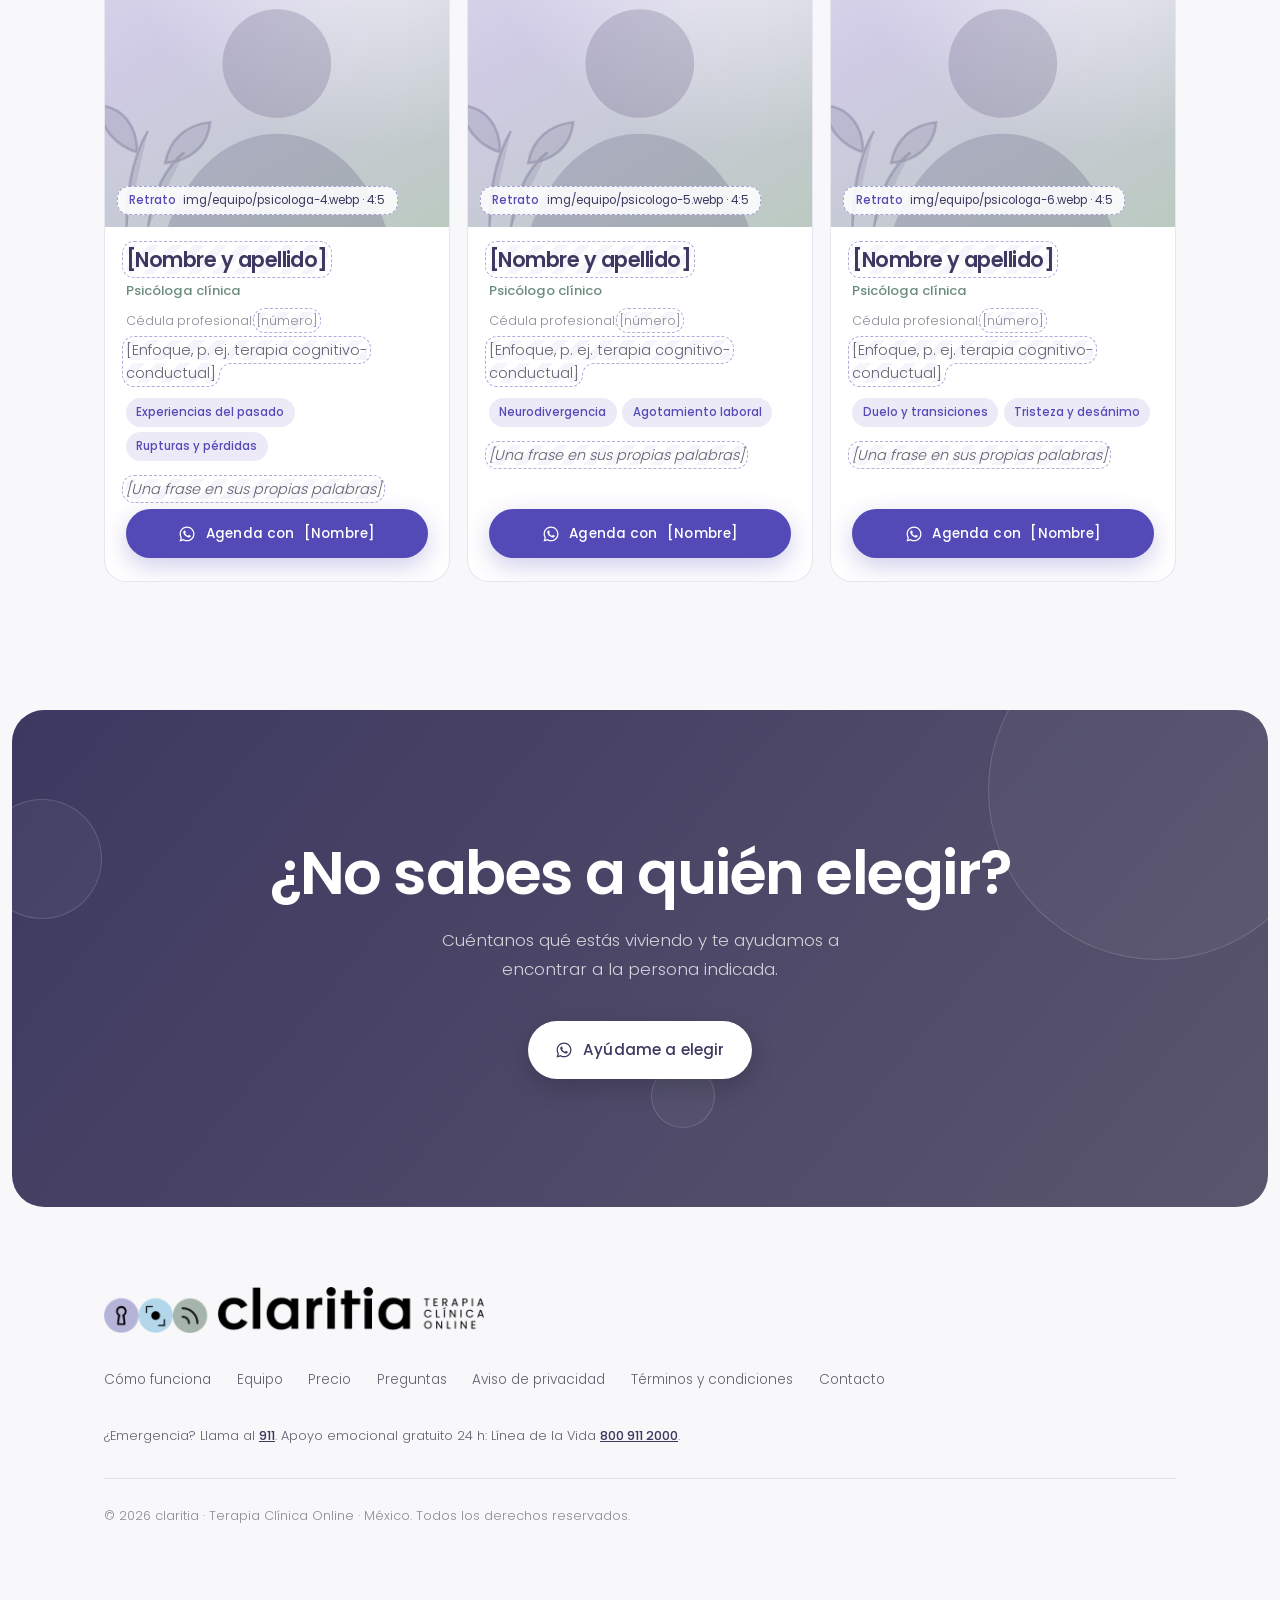
==== commit afc341d6: "Add files via upload" ====
--- a/equipo/index.html
+++ b/equipo/index.html
@@ -12,12 +12,14 @@
   <meta property="og:title" content="Conoce al equipo — claritia" />
   <meta property="og:description" content="Psicólogos con cédula profesional verificada que acompañan procesos de terapia online en México." />
   <meta property="og:url" content="https://zuba213213.github.io/Claritiawebsite/equipo/" />
-  <meta property="og:image" content="https://zuba213213.github.io/Claritiawebsite/assets/og-claritia.jpg" />
+  <meta property="og:image" content="https://zuba213213.github.io/Claritiawebsite/assets/og-claritia.jpg?v=2" />
   <meta name="twitter:card" content="summary_large_image" />
   <meta name="theme-color" content="#F8F8FA" />
-  <link rel="icon" href="../assets/favicon.svg" type="image/svg+xml" />
+  <link rel="icon" href="../favicon.ico" sizes="any" />
+  <link rel="icon" href="../assets/favicon-32.png" sizes="32x32" type="image/png" />
+  <link rel="icon" href="../assets/favicon-48.png" sizes="48x48" type="image/png" />
   <link rel="apple-touch-icon" href="../assets/apple-touch-icon.png" />
-  <link rel="preload" href="../fonts/dm-serif-display-latin-400-normal.woff2" as="font" type="font/woff2" crossorigin />
+  <link rel="preload" href="../fonts/poppins-latin-600-normal.woff2" as="font" type="font/woff2" crossorigin />
   <link rel="preload" href="../fonts/poppins-latin-400-normal.woff2" as="font" type="font/woff2" crossorigin />
   <link rel="stylesheet" href="../assets/claritia.css" />
 </head>
@@ -45,9 +47,8 @@
 
 <header class="nav" id="nav">
   <div class="wrap">
-    <a href="../" class="logo" aria-label="claritia, Terapia Clínica Online — inicio">
-      <span class="logo-cluster" aria-hidden="true"><span class="c1"></span><span class="c2"></span><span class="c3"></span></span>
-      <span><span class="logo-word">claritia</span><span class="logo-tag">Terapia Clínica Online</span></span>
+    <a href="../" class="logo">
+      <img class="logo-img" src="../assets/brand/logo-horizontal.webp" alt="claritia — Terapia Clínica Online" width="794" height="96" />
     </a>
     <ul class="nav-links">
       <li><a href="../#que-es">Qué es</a></li>
@@ -94,9 +95,8 @@
 
 <footer>
   <div class="wrap foot">
-    <a href="../" class="logo" aria-label="claritia, Terapia Clínica Online — inicio">
-      <span class="logo-cluster" aria-hidden="true"><span class="c1"></span><span class="c2"></span><span class="c3"></span></span>
-      <span><span class="logo-word">claritia</span><span class="logo-tag">Terapia Clínica Online</span></span>
+    <a href="../" class="logo">
+      <img class="logo-img" src="../assets/brand/logo-horizontal.webp" alt="claritia — Terapia Clínica Online" width="794" height="96" />
     </a>
     <ul class="foot-links">
       <li><a href="../#como-funciona">Cómo funciona</a></li>
--- a/assets/claritia.css
+++ b/assets/claritia.css
@@ -4,21 +4,22 @@
    Reglas: Marketing Vault 08 (Líneas que No Cruzamos)
    ═════════════════════════════════════════════════════════════ */
 /* ─── FUENTES (autoalojadas, subset latin — cubre á é í ó ú ñ ¿ ¡) ── */
-@font-face { font-family: 'DM Serif Display'; font-style: normal; font-weight: 400; font-display: swap; src: url(../fonts/dm-serif-display-latin-400-normal.woff2) format('woff2'); }
 @font-face { font-family: 'DM Serif Display'; font-style: italic; font-weight: 400; font-display: swap; src: url(../fonts/dm-serif-display-latin-400-italic.woff2) format('woff2'); }
 @font-face { font-family: 'Poppins'; font-style: normal; font-weight: 300; font-display: swap; src: url(../fonts/poppins-latin-300-normal.woff2) format('woff2'); }
 @font-face { font-family: 'Poppins'; font-style: normal; font-weight: 400; font-display: swap; src: url(../fonts/poppins-latin-400-normal.woff2) format('woff2'); }
+@font-face { font-family: 'Poppins'; font-style: normal; font-weight: 600; font-display: swap; src: url(../fonts/poppins-latin-600-normal.woff2) format('woff2'); }
 @font-face { font-family: 'Poppins'; font-style: normal; font-weight: 500; font-display: swap; src: url(../fonts/poppins-latin-500-normal.woff2) format('woff2'); }
 
 *, *::before, *::after { box-sizing: border-box; margin: 0; padding: 0; }
 
 :root {
-  --lav:        #B8B4D4;
+  --lav:        #B5B3D8;   /* esfera candado (logo) */
+  --blue:       #B3D6EA;   /* esfera enfoque (logo) */
   --lav-light:  #D4D1E8;
   --lav-xlight: #ECEAF6;
   --lav-deep:   #534AB7;
   --lav-deeper: #463EA0;
-  --sage:       #8FA89A;
+  --sage:       #A6B5AC;   /* esfera señal (logo) */
   --sage-dark:  #6B8C7D;
   --sage-light: #E6EDE8;
   --purple:     #3D3860;
@@ -51,10 +52,12 @@
 a { color: inherit; }
 :focus-visible { outline: 2.5px solid var(--lav-deep); outline-offset: 3px; border-radius: 8px; }
 
-h1, h2, h3, .serif { font-family: 'DM Serif Display', Georgia, serif; font-weight: 400; line-height: 1.12; letter-spacing: -0.01em; }
-h1 { font-size: clamp(2.4rem, 5.6vw, 4.4rem); }
-h2 { font-size: clamp(1.9rem, 3.6vw, 2.9rem); }
-h3 { font-size: clamp(1.15rem, 1.8vw, 1.4rem); }
+/* Títulos en Poppins SemiBold: misma familia geométrica que el logotipo */
+h1, h2, h3 { font-family: 'Poppins', system-ui, sans-serif; font-weight: 600; line-height: 1.14; letter-spacing: -0.025em; }
+.serif { font-family: 'DM Serif Display', Georgia, serif; font-style: italic; font-weight: 400; }
+h1 { font-size: clamp(2.2rem, 5vw, 3.9rem); }
+h2 { font-size: clamp(1.7rem, 3.2vw, 2.55rem); }
+h3 { font-size: clamp(1.05rem, 1.6vw, 1.25rem); }
 p  { font-size: 1rem; color: var(--mid); }
 em.soft { font-style: italic; color: var(--lav-deep); }
 
@@ -280,7 +283,7 @@
 .ic-cluster .b1 .i { width: 18px; height: 18px; }
 .tile.dark .ic-cluster .b1 { color: var(--white); border-color: rgba(255,255,255,.5); background: rgba(255,255,255,.1); }
 .tile.grad .ic-cluster .b1 { color: var(--purple); border-color: rgba(255,255,255,.8); background: rgba(255,255,255,.35); }
-.tile .big { font-family: 'DM Serif Display', serif; font-size: clamp(2.2rem, 4vw, 3rem); line-height: 1; color: var(--white); }
+.tile .big { font-family: 'Poppins', sans-serif; font-weight: 600; font-size: clamp(2.2rem, 4vw, 3rem); line-height: 1; color: var(--white); }
 .tile .ghost-orb { position: absolute; width: 160px; height: 160px; right: -50px; bottom: -60px; border-radius: 50%; border: 1.5px solid rgba(255,255,255,.35); background: rgba(255,255,255,.08); }
 .pills { display: flex; flex-wrap: wrap; gap: .5rem; margin-top: 1.8rem; }
 .pill { padding: .45rem 1rem; border-radius: 100px; background: var(--lav-xlight); font-size: .82rem; font-weight: 500; color: var(--lav-deep); }
@@ -309,7 +312,7 @@
 .ctx > * { position: relative; z-index: 1; }
 .ctx:hover { transform: translateY(-4px); box-shadow: var(--shadow); border-color: transparent; }
 .ctx:hover::before { opacity: .22; }
-.ctx .num { font-family: 'DM Serif Display', serif; font-size: .95rem; color: var(--lav); margin-bottom: 1.4rem; display: block; }
+.ctx .num { font-family: 'Poppins', sans-serif; font-weight: 500; letter-spacing: .08em; font-size: .95rem; color: var(--lav); margin-bottom: 1.4rem; display: block; }
 .ctx h3 { font-size: 1.15rem; color: var(--purple); margin-bottom: .45rem; }
 .ctx p { font-size: .88rem; line-height: 1.6; }
 .contexts-foot { margin-top: 2rem; text-align: center; font-size: .95rem; }
@@ -334,7 +337,7 @@
 .step:nth-child(2) { background: var(--grad); }
 .step:nth-child(3) { background: var(--grad-dark); }
 .step-top { display: flex; justify-content: space-between; align-items: flex-start; gap: 1rem; }
-.step-num { font-family: 'DM Serif Display', serif; font-size: clamp(3.5rem, 7vw, 5.5rem); line-height: .85; color: rgba(83,74,183,.25); }
+.step-num { font-family: 'Poppins', sans-serif; font-weight: 600; letter-spacing: -0.04em; font-size: clamp(3.5rem, 7vw, 5.5rem); line-height: .85; color: rgba(83,74,183,.25); }
 .step:nth-child(2) .step-num { color: rgba(255,255,255,.6); }
 .step:nth-child(3) .step-num { color: rgba(255,255,255,.25); }
 .step-badge { display: inline-flex; align-items: center; gap: .4rem; font-size: .75rem; font-weight: 500; padding: .4rem .8rem; border-radius: 100px; background: rgba(255,255,255,.7); color: var(--purple); }
@@ -378,7 +381,7 @@
 }
 .price-inner { background: var(--white); border-radius: calc(var(--radius-lg) - 2px); padding: clamp(1.8rem, 4vw, 2.8rem); position: relative; overflow: hidden; }
 .price-kicker { font-size: .72rem; font-weight: 500; letter-spacing: .18em; text-transform: uppercase; color: var(--sage-dark); }
-.price-amount { font-family: 'DM Serif Display', serif; font-size: clamp(2.6rem, 6vw, 4rem); line-height: 1; color: var(--purple); margin: .9rem 0 .3rem; }
+.price-amount { font-family: 'Poppins', sans-serif; font-weight: 600; letter-spacing: -0.03em; font-size: clamp(2.6rem, 6vw, 4rem); line-height: 1; color: var(--purple); margin: .9rem 0 .3rem; }
 .price-amount small { font-family: 'Poppins', sans-serif; font-size: .95rem; color: var(--mid); font-weight: 400; margin-left: .3rem; }
 .price-amount.ask { font-size: clamp(1.7rem, 3.6vw, 2.3rem); line-height: 1.2; }
 .price-note { font-size: .9rem; margin-bottom: 1.6rem; }
@@ -623,7 +626,7 @@
 /* ─── FUNDADORA ─────────────────────────────────────────────── */
 .founder { display: grid; grid-template-columns: .8fr 1.2fr; gap: clamp(2rem, 6vw, 5rem); align-items: center; }
 .founder .media { --ar: 4 / 5; border-radius: var(--radius-lg); }
-.founder blockquote { font-family: 'DM Serif Display', serif; font-size: clamp(1.5rem, 3vw, 2.2rem); line-height: 1.25; color: var(--purple); margin-bottom: 1.4rem; }
+.founder blockquote { font-family: 'DM Serif Display', serif; font-style: italic; font-size: clamp(1.5rem, 3vw, 2.2rem); line-height: 1.25; color: var(--purple); margin-bottom: 1.4rem; }
 .founder .sig { font-size: .95rem; color: var(--mid); }
 .founder .sig b { font-weight: 500; color: var(--charcoal); display: block; }
 .pending { background: repeating-linear-gradient(135deg, rgba(83,74,183,.06) 0 8px, transparent 8px 16px); border-radius: 8px; outline: 1px dashed rgba(83,74,183,.45); outline-offset: 3px; }
@@ -747,3 +750,17 @@
 .faq-cta p { font-size: .95rem; }
 .faq-cta .btn .i { width: 18px; height: 18px; }
 .wa-float .fab-label { white-space: nowrap; }
+
+/* ─── LOGO OFICIAL Y ESFERAS (assets/brand) ─────────────────── */
+.logo { display: inline-flex; align-items: center; }
+.logo-img { height: 42px; width: auto; display: block; }
+.nav.scrolled .logo-img { height: 38px; }
+footer .logo-img { height: 46px; }
+@media (max-width: 560px) { .logo-img, .nav.scrolled .logo-img { height: 32px; } footer .logo-img { height: 38px; } }
+.nav .logo-img { transition: height .3s; }
+.chat-avatar { background: var(--white); }
+.chat-avatar img { width: 26px; height: auto; display: block; }
+.hero-visual .chat-avatar img { width: 21px; }
+.quote-spheres { width: 72px; height: auto; display: block; }
+.tile-sphere { width: 52px; height: 52px; display: block; }
+.qr-box .qr-logo img { width: 38px; height: auto; display: block; }
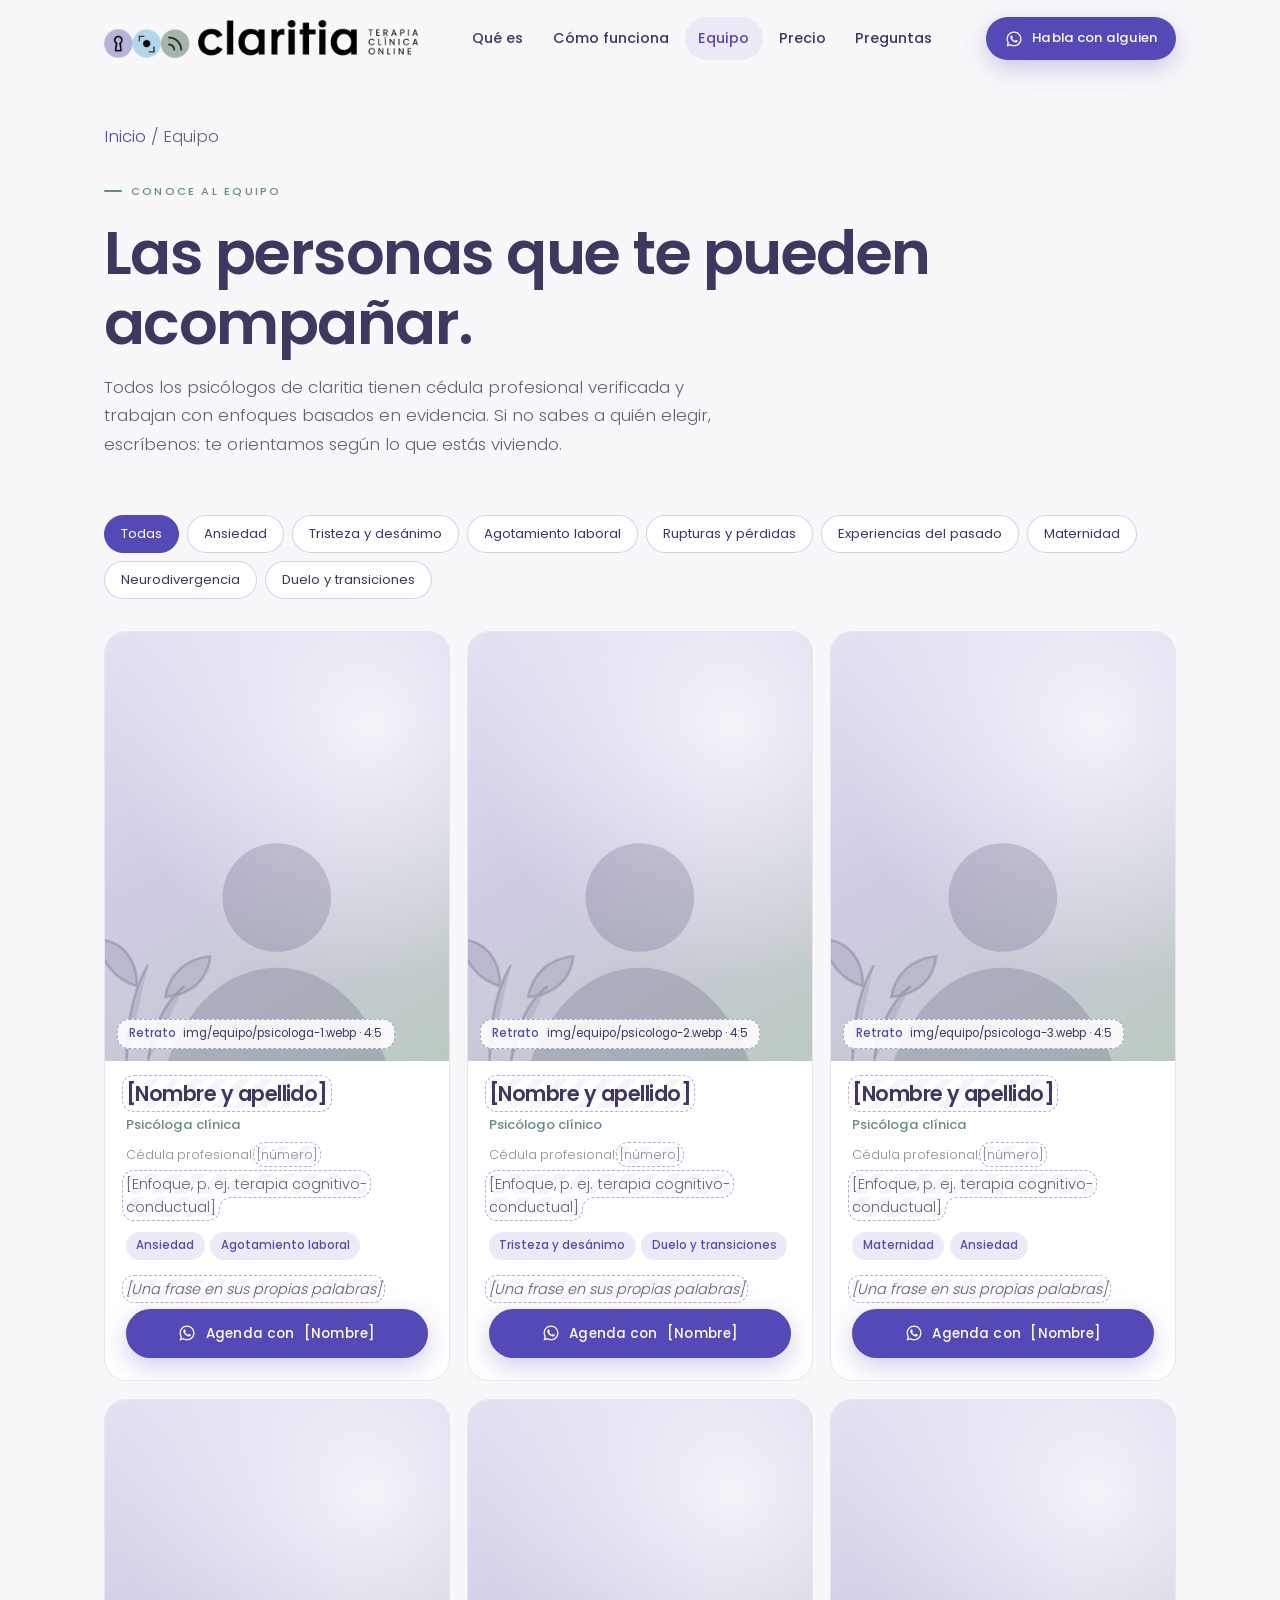
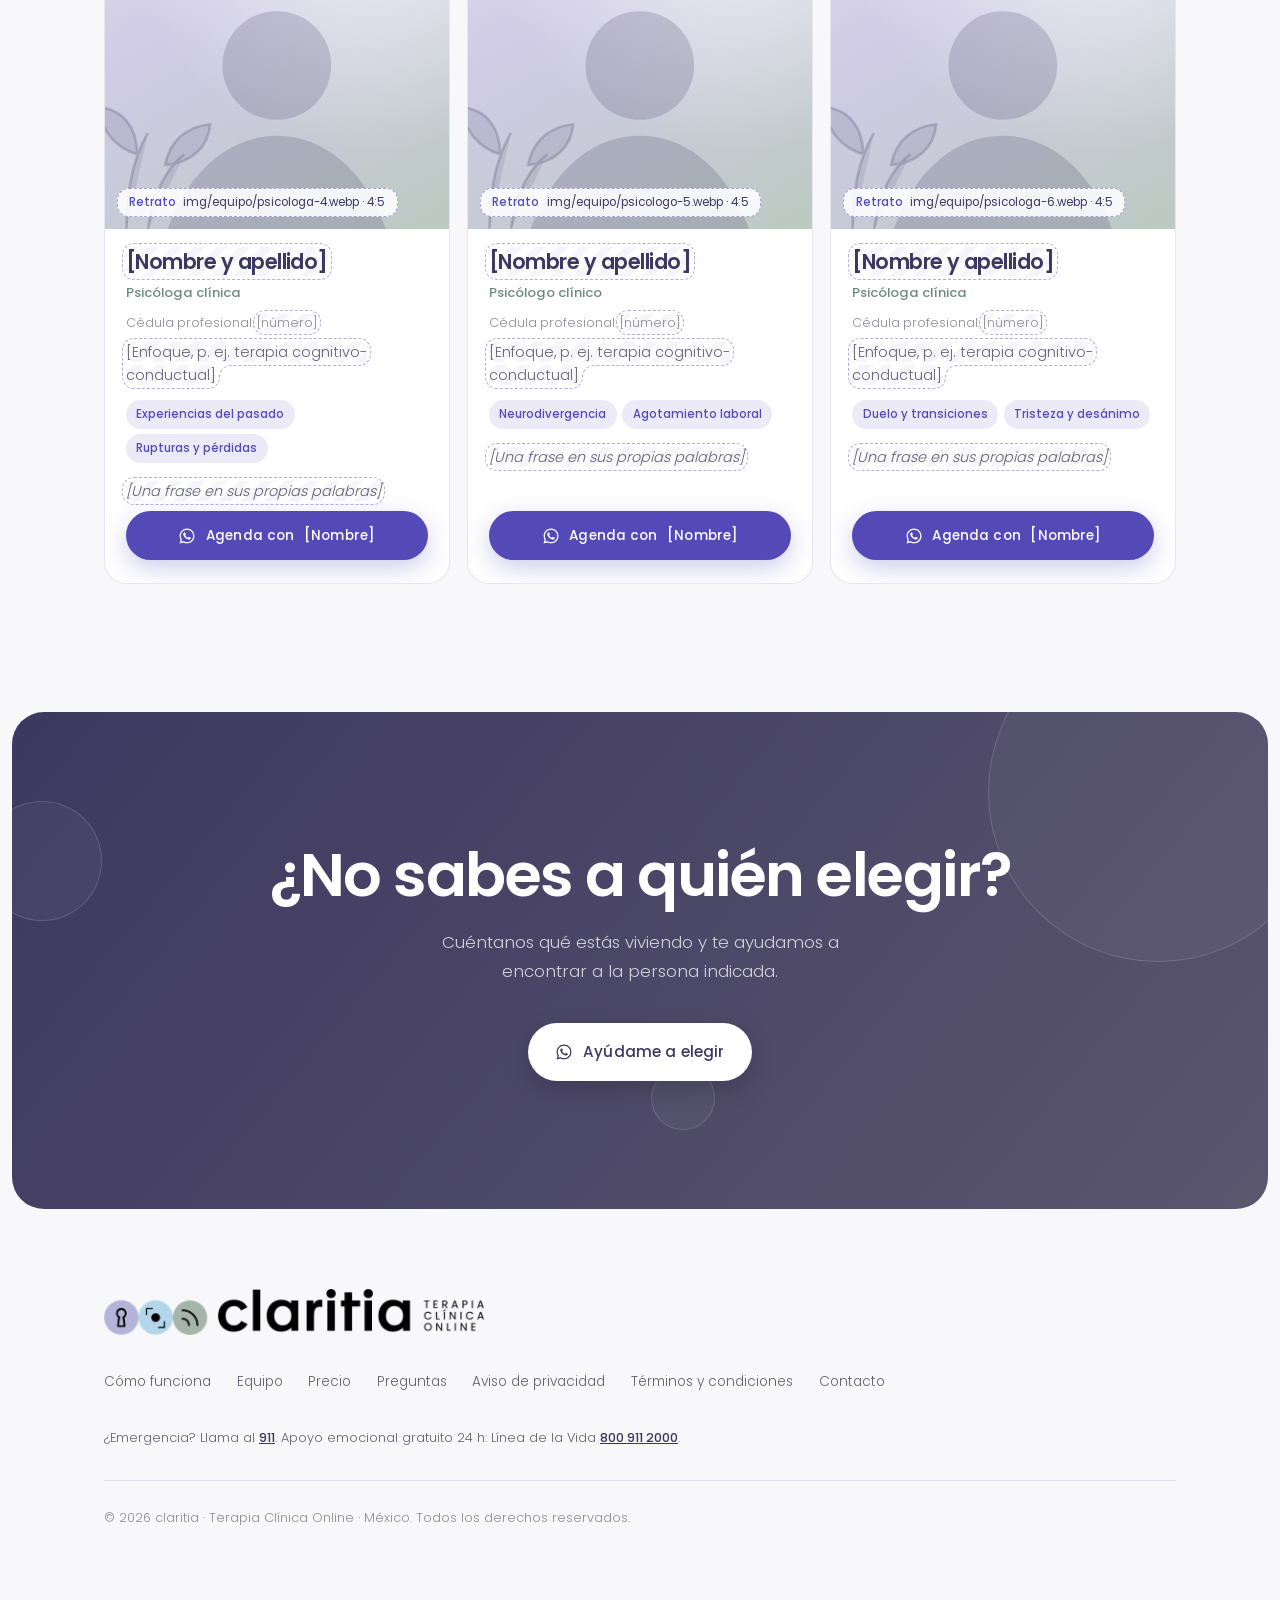
==== commit 5e32984b: "Add files via upload" ====
--- a/equipo/index.html
+++ b/equipo/index.html
@@ -45,25 +45,41 @@
   <symbol id="close" viewBox="0 0 24 24"><path d="M6 6l12 12M18 6L6 18"/></symbol>
 </svg>
 
+<a class="skip" href="#main">Saltar al contenido</a>
 <header class="nav" id="nav">
-  <div class="wrap">
+  <div class="wrap nav-bar">
     <a href="../" class="logo">
-      <img class="logo-img" src="../assets/brand/logo-horizontal.webp" alt="claritia — Terapia Clínica Online" width="794" height="96" />
+      <img class="logo-img" src="../assets/brand/logo-horizontal.webp" alt="claritia, Terapia Clínica Online — inicio" width="794" height="96" />
     </a>
-    <ul class="nav-links">
-      <li><a href="../#que-es">Qué es</a></li>
-      <li><a href="../#como-funciona">Cómo funciona</a></li>
-      <li><a href="../equipo/">Equipo</a></li>
-      <li><a href="../#precio">Precio</a></li>
-      <li><a href="../#preguntas">Preguntas</a></li>
-    </ul>
-    <a class="btn btn-primary btn-sm" data-wa="talk" href="#" aria-label="Habla con alguien por WhatsApp">
-      <svg class="i i-wa"><use href="#wa"/></svg><span>Habla con alguien</span>
-    </a>
+    <nav class="nav-links" aria-label="Principal">
+      <a href="../#que-es">Qué es</a>
+      <a href="../#como-funciona">Cómo funciona</a>
+      <a href="../equipo/" aria-current="page">Equipo</a>
+      <a href="../#precio">Precio</a>
+      <a href="../#preguntas">Preguntas</a>
+    </nav>
+    <div class="nav-actions">
+      <a class="btn btn-primary btn-sm nav-cta" data-wa="talk" href="#" aria-label="Habla con alguien por WhatsApp">
+        <svg class="i i-wa" aria-hidden="true"><use href="#wa"/></svg><span>Habla con alguien</span>
+      </a>
+      <button class="nav-toggle" type="button" aria-expanded="false" aria-controls="nav-menu" aria-label="Abrir menú">
+        <span></span><span></span>
+      </button>
+    </div>
+  </div>
+  <div class="nav-menu" id="nav-menu" hidden>
+    <nav aria-label="Menú">
+      <a class="m" href="../#que-es">Qué es<svg class="i" aria-hidden="true"><use href="#arrow"/></svg></a>
+      <a class="m" href="../#como-funciona">Cómo funciona<svg class="i" aria-hidden="true"><use href="#arrow"/></svg></a>
+      <a class="m" href="../equipo/" aria-current="page">Equipo<svg class="i" aria-hidden="true"><use href="#arrow"/></svg></a>
+      <a class="m" href="../#precio">Precio<svg class="i" aria-hidden="true"><use href="#arrow"/></svg></a>
+      <a class="m" href="../#preguntas">Preguntas<svg class="i" aria-hidden="true"><use href="#arrow"/></svg></a>
+    </nav>
+    <a class="btn btn-primary" data-wa="talk" href="#"><svg class="i i-wa" aria-hidden="true"><use href="#wa"/></svg>Habla con alguien por WhatsApp</a>
   </div>
 </header>
 
-<main>
+<main id="main">
 <section class="page-hero">
   <div class="wrap">
     <p class="crumbs"><a href="../">Inicio</a> / Equipo</p>
--- a/assets/claritia.css
+++ b/assets/claritia.css
@@ -120,18 +120,7 @@
 .btn .i { width: 18px; height: 18px; }
 .btn-row { display: flex; flex-wrap: wrap; gap: .75rem; }
 
-/* ─── NAV ───────────────────────────────────────────────────── */
-.nav {
-  position: fixed; top: 0; left: 0; right: 0; z-index: 50;
-  padding: .85rem 0;
-  transition: background .3s, box-shadow .3s, padding .3s;
-}
-.nav.scrolled { background: rgba(248,248,250,.82); backdrop-filter: blur(14px) saturate(1.4); -webkit-backdrop-filter: blur(14px) saturate(1.4); box-shadow: 0 1px 0 rgba(61,56,96,.08); padding: .55rem 0; }
-.nav .wrap { display: flex; align-items: center; justify-content: space-between; gap: 1rem; }
-.nav-links { display: flex; gap: .3rem; list-style: none; }
-.nav-links a { font-size: .85rem; font-weight: 400; color: var(--purple); text-decoration: none; padding: .5rem .85rem; border-radius: 100px; transition: background .2s; }
-.nav-links a:hover { background: rgba(83,74,183,.08); }
-@media (max-width: 860px) { .nav-links { display: none; } }
+/* ─── NAV (ver bloque "NAVEGACIÓN v4" al final) ───────────── */
 
 /* ─── HERO ──────────────────────────────────────────────────── */
 .hero { padding: 5.2rem .75rem 0; }
@@ -754,13 +743,91 @@
 /* ─── LOGO OFICIAL Y ESFERAS (assets/brand) ─────────────────── */
 .logo { display: inline-flex; align-items: center; }
 .logo-img { height: 42px; width: auto; display: block; }
-.nav.scrolled .logo-img { height: 38px; }
 footer .logo-img { height: 46px; }
-@media (max-width: 560px) { .logo-img, .nav.scrolled .logo-img { height: 32px; } footer .logo-img { height: 38px; } }
-.nav .logo-img { transition: height .3s; }
+@media (max-width: 560px) { footer .logo-img { height: 38px; } }
 .chat-avatar { background: var(--white); }
 .chat-avatar img { width: 26px; height: auto; display: block; }
 .hero-visual .chat-avatar img { width: 21px; }
 .quote-spheres { width: 72px; height: auto; display: block; }
 .tile-sphere { width: 52px; height: 52px; display: block; }
 .qr-box .qr-logo img { width: 38px; height: auto; display: block; }
+
+/* ═════════════════════════════════════════════════════════════
+   NAVEGACIÓN v4 — barra sólida de altura fija, menú en tablet/celular
+   ═════════════════════════════════════════════════════════════ */
+:root { --nav-h: 78px; }
+@media (max-width: 1199px) { :root { --nav-h: 70px; } }
+@media (max-width: 560px)  { :root { --nav-h: 62px; } }
+
+.skip { position: absolute; left: -9999px; top: 10px; z-index: 100; background: var(--white); color: var(--purple); padding: .6rem 1rem; border-radius: 10px; box-shadow: var(--shadow); font-weight: 500; }
+.skip:focus { left: 12px; }
+
+.nav {
+  position: fixed; top: 0; left: 0; right: 0; z-index: 50;
+  height: var(--nav-h); padding: 0;
+  background: var(--bg);                       /* sólida: el hero nunca se ve detrás del logo */
+  border-bottom: 1px solid transparent;
+  transition: box-shadow .25s, border-color .25s;
+}
+.nav.scrolled { padding: 0; background: var(--bg); backdrop-filter: none; -webkit-backdrop-filter: none;
+  border-bottom-color: rgba(61,56,96,.08); box-shadow: 0 8px 24px rgba(61,56,96,.06); }
+.nav-bar { height: 100%; display: flex; align-items: center; gap: 1.25rem; }
+.nav .logo { flex-shrink: 0; display: flex; align-items: center; }
+.nav .logo-img { height: 38px; width: auto; }
+
+.nav-links { display: flex; align-items: center; gap: .15rem; margin: 0 auto; }
+.nav-links a {
+  font-size: .9rem; font-weight: 500; color: var(--purple); text-decoration: none; white-space: nowrap;
+  padding: .55rem .85rem; border-radius: 100px; transition: background .2s, color .2s;
+}
+.nav-links a:hover { background: rgba(83,74,183,.07); }
+.nav-links a[aria-current] { color: var(--lav-deep); background: var(--lav-xlight); }
+
+.nav-actions { display: flex; align-items: center; gap: .5rem; flex-shrink: 0; }
+.nav-cta { white-space: nowrap; }
+
+.nav-toggle {
+  display: none; width: 44px; height: 44px; border-radius: 50%; cursor: pointer;
+  border: 1px solid rgba(61,56,96,.14); background: var(--white);
+  flex-direction: column; align-items: center; justify-content: center; gap: 5px;
+}
+.nav-toggle span { display: block; width: 18px; height: 2px; border-radius: 2px; background: var(--purple); transition: transform .3s var(--ease); }
+.nav-toggle[aria-expanded="true"] span:first-child { transform: translateY(3.5px) rotate(45deg); }
+.nav-toggle[aria-expanded="true"] span:last-child  { transform: translateY(-3.5px) rotate(-45deg); }
+
+.nav-menu {
+  position: absolute; top: 100%; left: 0; right: 0;
+  background: var(--bg); border-bottom: 1px solid rgba(61,56,96,.08);
+  box-shadow: 0 24px 40px rgba(61,56,96,.12);
+  padding: .5rem var(--gutter) 1.5rem;
+  max-height: calc(100svh - var(--nav-h)); overflow-y: auto;
+}
+.nav-menu[hidden] { display: none; }
+.nav-menu nav { display: grid; max-width: 1200px; margin: 0 auto; }
+.nav-menu a.m {
+  display: flex; align-items: center; justify-content: space-between;
+  padding: 1rem .25rem; border-bottom: 1px solid var(--lav-xlight);
+  font-size: 1.05rem; font-weight: 500; color: var(--purple); text-decoration: none;
+}
+.nav-menu a.m .i { width: 18px; height: 18px; color: var(--lav); }
+.nav-menu a.m[aria-current] { color: var(--lav-deep); }
+.nav-menu > .btn { display: flex; width: 100%; max-width: 1200px; margin: 1.1rem auto 0; }
+
+/* Tablet y celular: enlaces en el menú */
+@media (max-width: 1199px) {
+  .nav-links { display: none; }
+  .nav-toggle { display: flex; }
+  .nav-actions { margin-left: auto; }
+  .nav .logo-img { height: 34px; }
+}
+@media (min-width: 1200px) { .nav-menu { display: none !important; } }
+@media (max-width: 560px) {
+  .nav .logo-img { height: 28px; }
+  .nav-cta { width: 44px; height: 44px; padding: 0; }
+  .nav-cta span { display: none; }
+}
+
+/* El contenido siempre empieza debajo de la barra */
+.hero { padding-top: calc(var(--nav-h) + 10px); }
+.page-hero { padding-top: calc(var(--nav-h) + 2.75rem); }
+html { scroll-padding-top: calc(var(--nav-h) + 12px); }
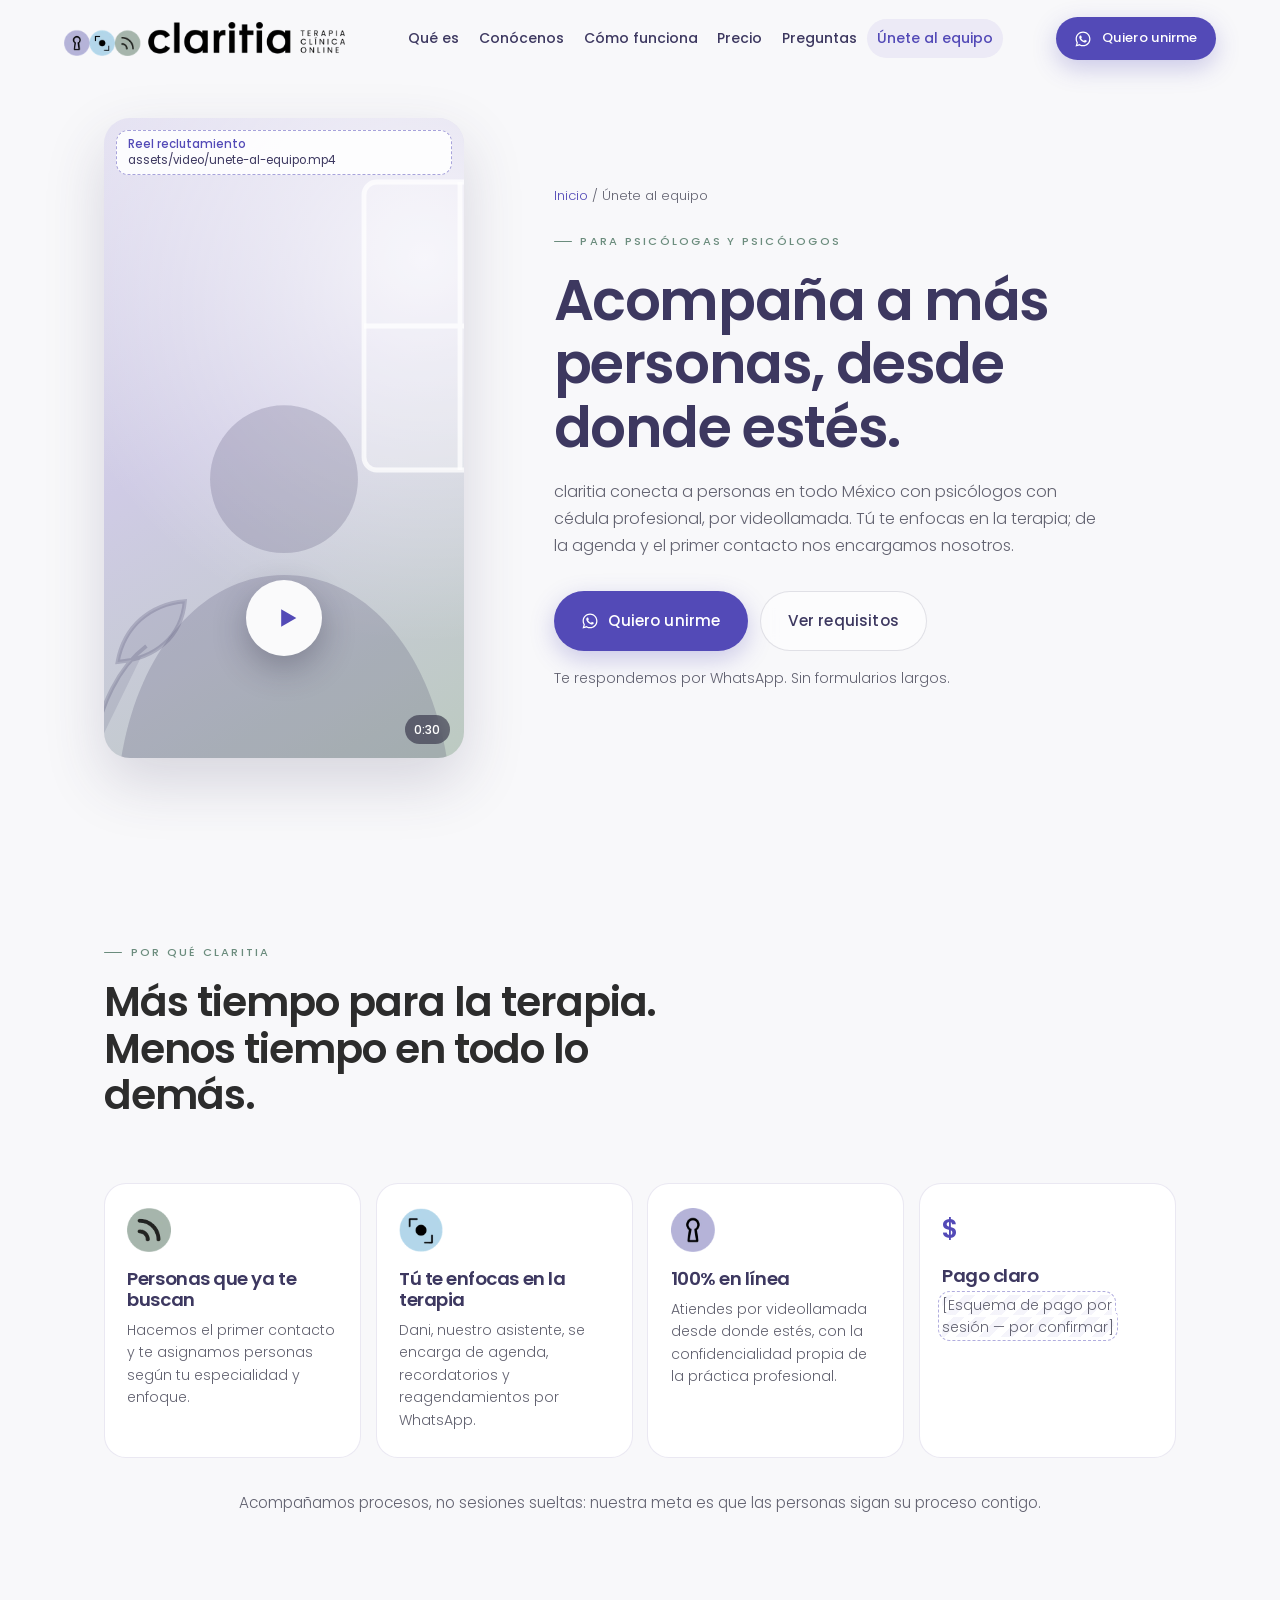
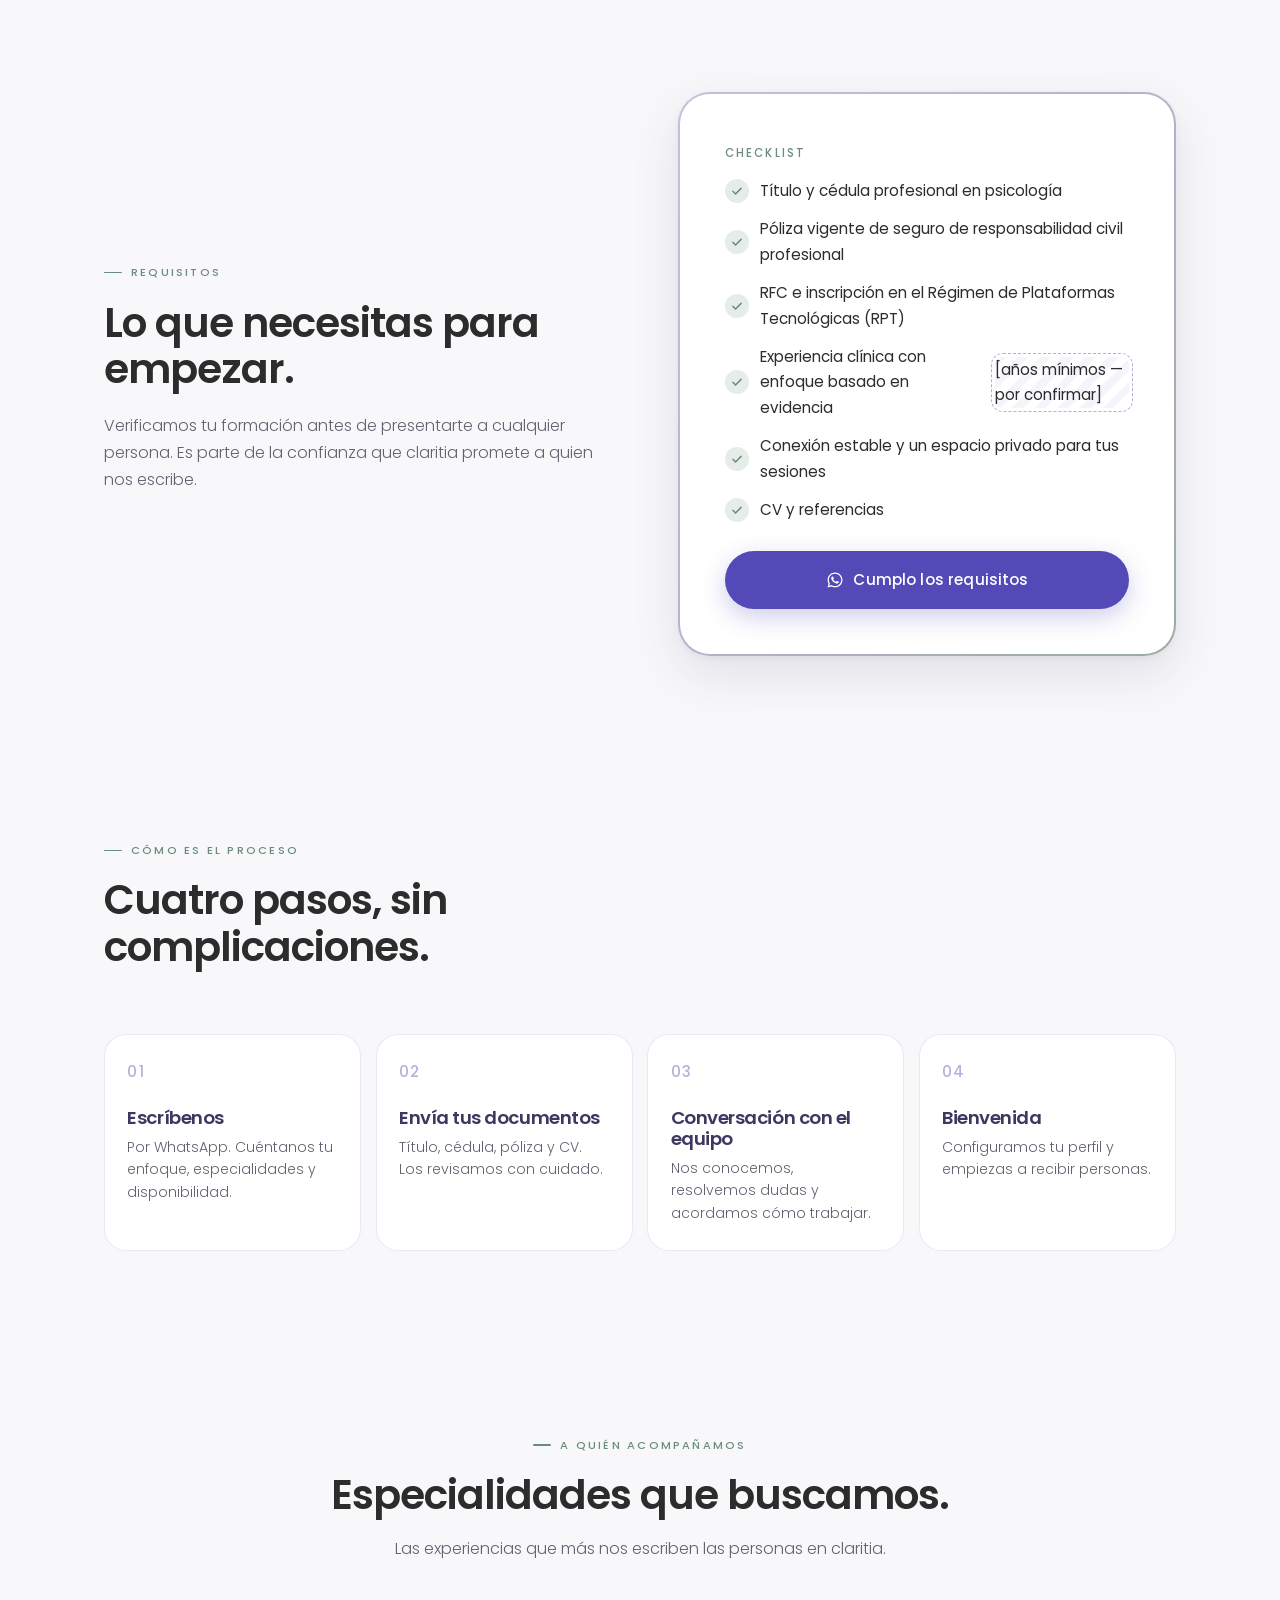
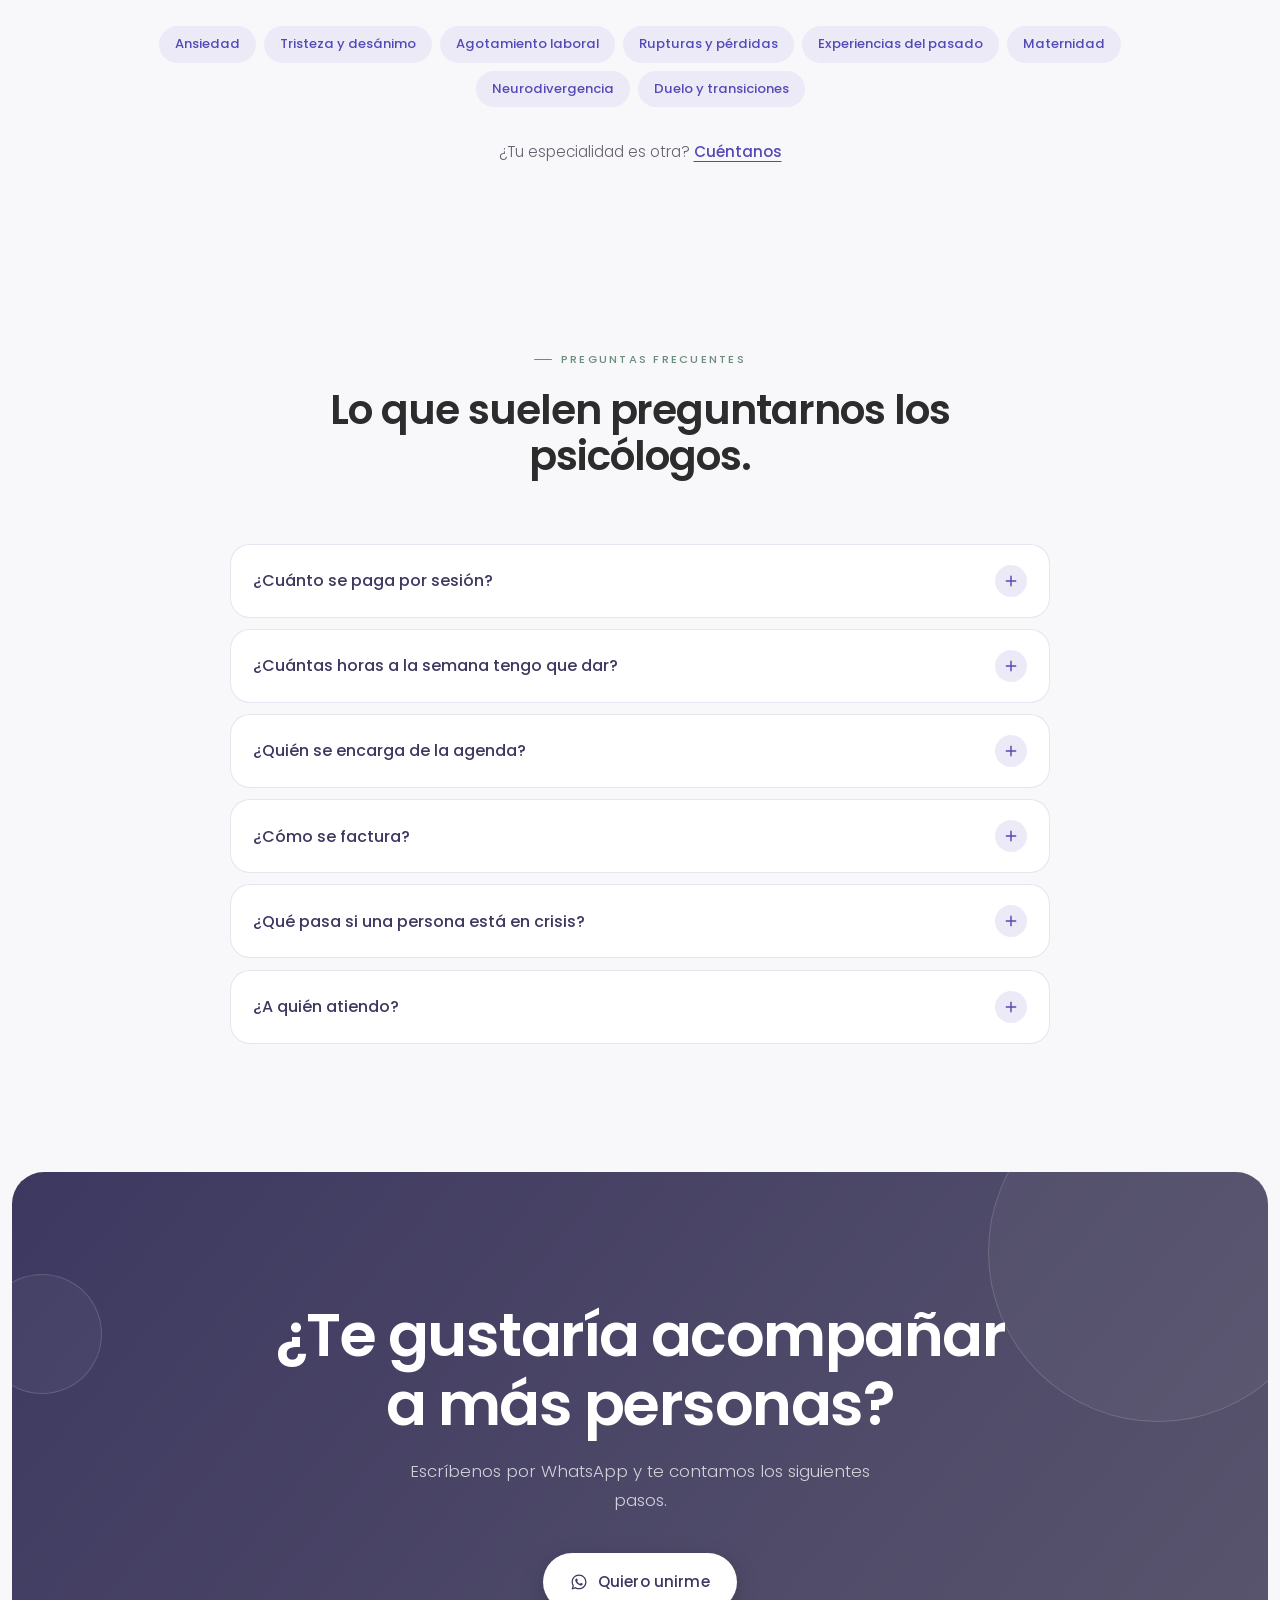
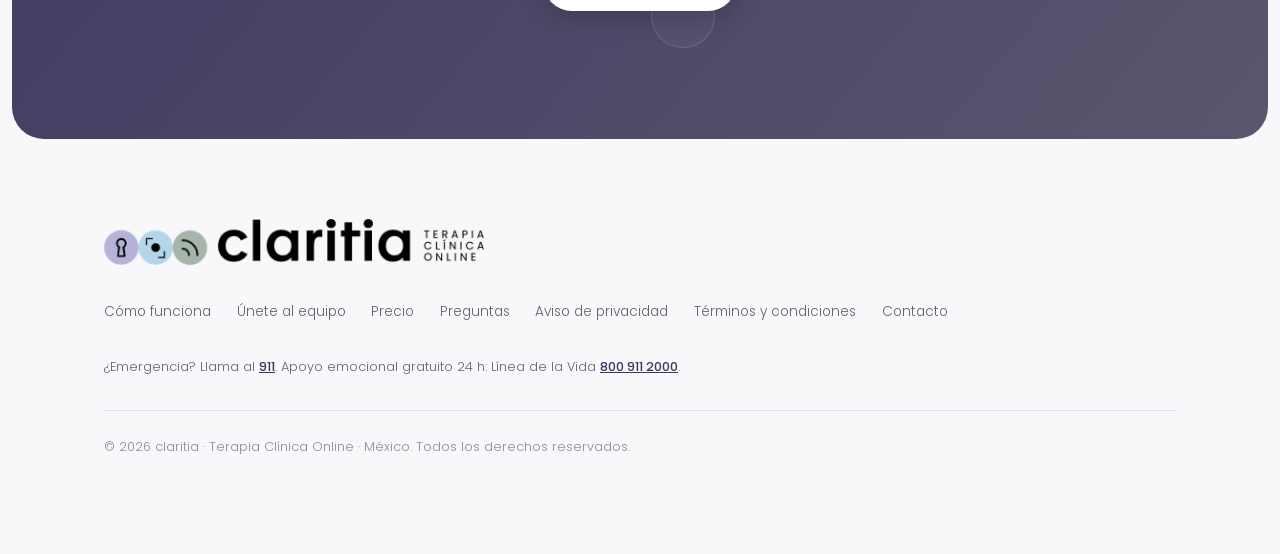
==== commit 874e639d: "Add files via upload" ====
--- a/equipo/index.html
+++ b/equipo/index.html
@@ -4,13 +4,13 @@
   <meta charset="UTF-8" />
   <meta name="viewport" content="width=device-width, initial-scale=1.0" />
   <script>document.documentElement.classList.add('js')</script>
-  <title>Conoce al equipo — claritia</title>
-  <meta name="description" content="Psicólogos con cédula profesional verificada que acompañan procesos de terapia online en México." />
+  <title>Únete al equipo — claritia</title>
+  <meta name="description" content="¿Eres psicóloga o psicólogo con cédula profesional? Acompaña a personas en todo México por videollamada con claritia." />
   <meta property="og:type" content="website" />
   <meta property="og:locale" content="es_MX" />
   <meta property="og:site_name" content="claritia" />
-  <meta property="og:title" content="Conoce al equipo — claritia" />
-  <meta property="og:description" content="Psicólogos con cédula profesional verificada que acompañan procesos de terapia online en México." />
+  <meta property="og:title" content="Únete al equipo — claritia" />
+  <meta property="og:description" content="¿Eres psicóloga o psicólogo con cédula profesional? Acompaña a personas en todo México por videollamada con claritia." />
   <meta property="og:url" content="https://zuba213213.github.io/Claritiawebsite/equipo/" />
   <meta property="og:image" content="https://zuba213213.github.io/Claritiawebsite/assets/og-claritia.jpg?v=2" />
   <meta name="twitter:card" content="summary_large_image" />
@@ -53,14 +53,15 @@
     </a>
     <nav class="nav-links" aria-label="Principal">
       <a href="../#que-es">Qué es</a>
+      <a href="../#conoce">Conócenos</a>
       <a href="../#como-funciona">Cómo funciona</a>
-      <a href="../equipo/" aria-current="page">Equipo</a>
       <a href="../#precio">Precio</a>
       <a href="../#preguntas">Preguntas</a>
+      <a href="./" aria-current="page">Únete al equipo</a>
     </nav>
     <div class="nav-actions">
-      <a class="btn btn-primary btn-sm nav-cta" data-wa="talk" href="#" aria-label="Habla con alguien por WhatsApp">
-        <svg class="i i-wa" aria-hidden="true"><use href="#wa"/></svg><span>Habla con alguien</span>
+      <a class="btn btn-primary btn-sm nav-cta" data-wa="join" href="#" aria-label="Quiero unirme, por WhatsApp">
+        <svg class="i i-wa" aria-hidden="true"><use href="#wa"/></svg><span>Quiero unirme</span>
       </a>
       <button class="nav-toggle" type="button" aria-expanded="false" aria-controls="nav-menu" aria-label="Abrir menú">
         <span></span><span></span>
@@ -70,40 +71,143 @@
   <div class="nav-menu" id="nav-menu" hidden>
     <nav aria-label="Menú">
       <a class="m" href="../#que-es">Qué es<svg class="i" aria-hidden="true"><use href="#arrow"/></svg></a>
+      <a class="m" href="../#conoce">Conócenos<svg class="i" aria-hidden="true"><use href="#arrow"/></svg></a>
       <a class="m" href="../#como-funciona">Cómo funciona<svg class="i" aria-hidden="true"><use href="#arrow"/></svg></a>
-      <a class="m" href="../equipo/" aria-current="page">Equipo<svg class="i" aria-hidden="true"><use href="#arrow"/></svg></a>
       <a class="m" href="../#precio">Precio<svg class="i" aria-hidden="true"><use href="#arrow"/></svg></a>
       <a class="m" href="../#preguntas">Preguntas<svg class="i" aria-hidden="true"><use href="#arrow"/></svg></a>
+      <a class="m" href="./" aria-current="page">Únete al equipo<svg class="i" aria-hidden="true"><use href="#arrow"/></svg></a>
     </nav>
-    <a class="btn btn-primary" data-wa="talk" href="#"><svg class="i i-wa" aria-hidden="true"><use href="#wa"/></svg>Habla con alguien por WhatsApp</a>
+    <a class="btn btn-primary" data-wa="join" href="#"><svg class="i i-wa" aria-hidden="true"><use href="#wa"/></svg>Quiero unirme al equipo</a>
   </div>
 </header>
 
 <main id="main">
-<section class="page-hero">
-  <div class="wrap">
-    <p class="crumbs"><a href="../">Inicio</a> / Equipo</p>
-    <span class="label">Conoce al equipo</span>
-    <h1>Las personas que te pueden acompañar.</h1>
-    <p>Todos los psicólogos de claritia tienen cédula profesional verificada y trabajan con enfoques basados en evidencia. Si no sabes a quién elegir, escríbenos: te orientamos según lo que estás viviendo.</p>
-  </div>
-</section>
-
-<section class="section" style="padding-top:1rem" data-fab-label="Agenda con alguien del equipo" data-fab-msg="team">
-  <div class="wrap">
-    <div class="filters" data-filters aria-label="Filtrar por especialidad"></div>
-    <div class="team-grid" data-team="0"></div>
-    <p class="empty-note" hidden>Por ahora nadie del equipo tiene esa especialidad. <a data-wa="unsure" href="#">Escríbenos</a> y te orientamos.</p>
-  </div>
-</section>
-
+
+<!-- ═══════════ 1 · HERO: reel + propuesta ═══════════ -->
+<section class="section recruit-hero">
+  <div class="wrap reel-split">
+    <div class="reel-col rv">
+      <!-- REEL RECLUTAMIENTO — subir como assets/video/unete-al-equipo.mp4 (vertical 9:16). Portada: img/unete-al-equipo.webp -->
+      <figure class="media reel" data-scene="person-talk" data-reel="unete-al-equipo" data-video="unete" data-title="Únete al equipo de claritia">
+        <img src="../img/unete-al-equipo.webp" alt="" loading="eager" width="720" height="1280" />
+        <button class="reel-play" type="button" aria-label="Reproducir video: Únete al equipo de claritia"><svg class="i"><use href="#play"/></svg></button>
+        <span class="reel-dur">0:30</span>
+        <figcaption class="ph-tag"><b>Reel reclutamiento</b>assets/video/unete-al-equipo.mp4</figcaption>
+      </figure>
+    </div>
+    <div class="reel-copy rv d1">
+      <p class="crumbs"><a href="../">Inicio</a> / Únete al equipo</p>
+      <span class="label">Para psicólogas y psicólogos</span>
+      <h1>Acompaña a más personas, desde donde estés.</h1>
+      <p>claritia conecta a personas en todo México con psicólogos con cédula profesional, por videollamada. Tú te enfocas en la terapia; de la agenda y el primer contacto nos encargamos nosotros.</p>
+      <div class="btn-row" style="margin-top:2rem">
+        <a class="btn btn-primary" data-wa="join" data-magnetic href="#"><svg class="i i-wa"><use href="#wa"/></svg>Quiero unirme</a>
+        <a class="btn btn-ghost" href="#requisitos">Ver requisitos</a>
+      </div>
+      <p class="recruit-note">Te respondemos por WhatsApp. Sin formularios largos.</p>
+    </div>
+  </div>
+</section>
+
+<!-- ═══════════ 2 · POR QUÉ CLARITIA ═══════════ -->
+<section class="section" id="por-que" style="padding-top:clamp(1rem,4vw,3rem)">
+  <div class="wrap">
+    <div class="section-head rv">
+      <span class="label">Por qué claritia</span>
+      <h2>Más tiempo para la terapia. Menos tiempo en todo lo demás.</h2>
+    </div>
+    <div class="contexts recruit-benefits">
+      <article class="ctx rv"><img class="tile-sphere" src="../assets/brand/sphere-signal.webp" alt="" width="44" height="44" loading="lazy" /><h3>Personas que ya te buscan</h3><p>Hacemos el primer contacto y te asignamos personas según tu especialidad y enfoque.</p></article>
+      <article class="ctx rv d1"><img class="tile-sphere" src="../assets/brand/sphere-focus.webp" alt="" width="44" height="44" loading="lazy" /><h3>Tú te enfocas en la terapia</h3><p>Dani, nuestro asistente, se encarga de agenda, recordatorios y reagendamientos por WhatsApp.</p></article>
+      <article class="ctx rv d2"><img class="tile-sphere" src="../assets/brand/sphere-keyhole.webp" alt="" width="44" height="44" loading="lazy" /><h3>100% en línea</h3><p>Atiendes por videollamada desde donde estés, con la confidencialidad propia de la práctica profesional.</p></article>
+      <article class="ctx rv d3"><span class="num">$</span><h3>Pago claro</h3><p><span class="pending">[Esquema de pago por sesión — por confirmar]</span></p></article>
+    </div>
+    <p class="contexts-foot rv">Acompañamos procesos, no sesiones sueltas: nuestra meta es que las personas sigan su proceso contigo.</p>
+  </div>
+</section>
+
+<!-- ═══════════ 3 · REQUISITOS ═══════════ -->
+<section class="section" id="requisitos" style="padding-top:clamp(1rem,4vw,3rem)">
+  <div class="wrap price-grid">
+    <div class="rv">
+      <span class="label">Requisitos</span>
+      <h2 style="margin-bottom:1.2rem">Lo que necesitas para empezar.</h2>
+      <p>Verificamos tu formación antes de presentarte a cualquier persona. Es parte de la confianza que claritia promete a quien nos escribe.</p>
+    </div>
+    <div class="price-card rv d2">
+      <div class="price-inner">
+        <span class="price-kicker">Checklist</span>
+        <ul class="price-list" style="border-top:0;padding-top:.8rem">
+          <li><span class="tick"><svg class="i"><use href="#check"/></svg></span>Título y cédula profesional en psicología</li>
+          <li><span class="tick"><svg class="i"><use href="#check"/></svg></span>Póliza vigente de seguro de responsabilidad civil profesional</li>
+          <li><span class="tick"><svg class="i"><use href="#check"/></svg></span>RFC e inscripción en el Régimen de Plataformas Tecnológicas (RPT)</li>
+          <li><span class="tick"><svg class="i"><use href="#check"/></svg></span>Experiencia clínica con enfoque basado en evidencia <span class="pending">[años mínimos — por confirmar]</span></li>
+          <li><span class="tick"><svg class="i"><use href="#check"/></svg></span>Conexión estable y un espacio privado para tus sesiones</li>
+          <li><span class="tick"><svg class="i"><use href="#check"/></svg></span>CV y referencias</li>
+        </ul>
+        <a class="btn btn-primary" data-wa="join" href="#"><svg class="i i-wa"><use href="#wa"/></svg>Cumplo los requisitos</a>
+      </div>
+    </div>
+  </div>
+</section>
+
+<!-- ═══════════ 4 · PROCESO ═══════════ -->
+<section class="section" id="proceso" style="padding-top:clamp(1rem,4vw,3rem)">
+  <div class="wrap">
+    <div class="section-head rv">
+      <span class="label">Cómo es el proceso</span>
+      <h2>Cuatro pasos, sin complicaciones.</h2>
+    </div>
+    <div class="contexts">
+      <article class="ctx rv"><span class="num">01</span><h3>Escríbenos</h3><p>Por WhatsApp. Cuéntanos tu enfoque, especialidades y disponibilidad.</p></article>
+      <article class="ctx rv d1"><span class="num">02</span><h3>Envía tus documentos</h3><p>Título, cédula, póliza y CV. Los revisamos con cuidado.</p></article>
+      <article class="ctx rv d2"><span class="num">03</span><h3>Conversación con el equipo</h3><p>Nos conocemos, resolvemos dudas y acordamos cómo trabajar.</p></article>
+      <article class="ctx rv d3"><span class="num">04</span><h3>Bienvenida</h3><p>Configuramos tu perfil y empiezas a recibir personas.</p></article>
+    </div>
+  </div>
+</section>
+
+<!-- ═══════════ 5 · ESPECIALIDADES ═══════════ -->
+<section class="section" id="especialidades" style="padding-top:clamp(1rem,4vw,3rem)">
+  <div class="wrap">
+    <div class="section-head center rv">
+      <span class="label">A quién acompañamos</span>
+      <h2>Especialidades que buscamos.</h2>
+      <p>Las experiencias que más nos escriben las personas en claritia.</p>
+    </div>
+    <div class="trust-pills rv" style="margin-top:0">
+      <span class="pill">Ansiedad</span><span class="pill">Tristeza y desánimo</span><span class="pill">Agotamiento laboral</span><span class="pill">Rupturas y pérdidas</span><span class="pill">Experiencias del pasado</span><span class="pill">Maternidad</span><span class="pill">Neurodivergencia</span><span class="pill">Duelo y transiciones</span>
+    </div>
+    <p class="contexts-foot rv">¿Tu especialidad es otra? <a data-wa="join" href="#">Cuéntanos</a></p>
+  </div>
+</section>
+
+<!-- ═══════════ 6 · PREGUNTAS ═══════════ -->
+<section class="section" id="preguntas-equipo" style="padding-top:clamp(1rem,4vw,3rem)">
+  <div class="wrap">
+    <div class="section-head center rv">
+      <span class="label">Preguntas frecuentes</span>
+      <h2>Lo que suelen preguntarnos los psicólogos.</h2>
+    </div>
+    <div class="faq">
+      <div class="qa rv"><button aria-expanded="false">¿Cuánto se paga por sesión?<span class="plus"><svg class="i"><use href="#plus"/></svg></span></button><div class="qa-body"><div><p><span class="pending">[Esquema de pago — por confirmar]</span></p></div></div></div>
+      <div class="qa rv"><button aria-expanded="false">¿Cuántas horas a la semana tengo que dar?<span class="plus"><svg class="i"><use href="#plus"/></svg></span></button><div class="qa-body"><div><p><span class="pending">[Disponibilidad mínima — por confirmar]</span></p></div></div></div>
+      <div class="qa rv"><button aria-expanded="false">¿Quién se encarga de la agenda?<span class="plus"><svg class="i"><use href="#plus"/></svg></span></button><div class="qa-body"><div><p>Dani, el asistente de claritia, recibe a las personas por WhatsApp, agenda, envía recordatorios y gestiona cambios de horario. Tú conduces todas las sesiones.</p></div></div></div>
+      <div class="qa rv"><button aria-expanded="false">¿Cómo se factura?<span class="plus"><svg class="i"><use href="#plus"/></svg></span></button><div class="qa-body"><div><p>Trabajas bajo el Régimen de Plataformas Tecnológicas (RPT) del SAT; claritia emite los comprobantes y aplica las retenciones de ISR e IVA que correspondan. Te explicamos el detalle en la conversación con el equipo.</p></div></div></div>
+      <div class="qa rv"><button aria-expanded="false">¿Qué pasa si una persona está en crisis?<span class="plus"><svg class="i"><use href="#plus"/></svg></span></button><div class="qa-body"><div><p>Dani reconoce señales de urgencia y conecta de inmediato con soporte humano. Te compartimos el protocolo de atención a crisis en tu bienvenida.</p></div></div></div>
+      <div class="qa rv"><button aria-expanded="false">¿A quién atiendo?<span class="plus"><svg class="i"><use href="#plus"/></svg></span></button><div class="qa-body"><div><p>Por ahora, a personas adultas que viven en México. Te asignamos según tu especialidad y enfoque.</p></div></div></div>
+    </div>
+  </div>
+</section>
+
+<!-- ═══════════ 7 · CIERRE ═══════════ -->
 <section class="closing" id="empieza" data-fab="hide">
   <div class="closing-panel">
     <div class="orbs" aria-hidden="true"><span class="orb o1"></span><span class="orb o3"></span><span class="orb o4"></span></div>
     <div style="position:relative;z-index:3">
-      <h2 class="rv">¿No sabes a quién elegir?</h2>
-      <p class="rv d1">Cuéntanos qué estás viviendo y te ayudamos a encontrar a la persona indicada.</p>
-      <div class="btn-row rv d2"><a class="btn btn-light" data-wa="choose" href="#"><svg class="i i-wa"><use href="#wa"/></svg>Ayúdame a elegir</a></div>
+      <h2 class="rv">¿Te gustaría acompañar a más personas?</h2>
+      <p class="rv d1">Escríbenos por WhatsApp y te contamos los siguientes pasos.</p>
+      <div class="btn-row rv d2"><a class="btn btn-light" data-wa="join" href="#"><svg class="i i-wa"><use href="#wa"/></svg>Quiero unirme</a></div>
     </div>
   </div>
 </section>
@@ -116,7 +220,7 @@
     </a>
     <ul class="foot-links">
       <li><a href="../#como-funciona">Cómo funciona</a></li>
-      <li><a href="../equipo/">Equipo</a></li>
+      <li><a href="../equipo/">Únete al equipo</a></li>
       <li><a href="../#precio">Precio</a></li>
       <li><a href="../#preguntas">Preguntas</a></li>
       <li><a href="../privacidad/">Aviso de privacidad</a></li>
@@ -128,8 +232,8 @@
   </div>
 </footer>
 
-<a class="wa-float" id="wa-float" data-wa="book" href="#" aria-label="Agenda tu sesión por WhatsApp">
-  <svg class="i i-wa"><use href="#wa"/></svg><span class="fab-label">Agenda tu sesión</span>
+<a class="wa-float" id="wa-float" data-wa="join" href="#" aria-label="Quiero unirme por WhatsApp">
+  <svg class="i i-wa"><use href="#wa"/></svg><span class="fab-label">Quiero unirme</span>
 </a>
 
 <script src="../assets/claritia.js" defer></script>
--- a/assets/claritia.css
+++ b/assets/claritia.css
@@ -756,7 +756,7 @@
    NAVEGACIÓN v4 — barra sólida de altura fija, menú en tablet/celular
    ═════════════════════════════════════════════════════════════ */
 :root { --nav-h: 78px; }
-@media (max-width: 1199px) { :root { --nav-h: 70px; } }
+@media (max-width: 1279px) { :root { --nav-h: 70px; } }
 @media (max-width: 560px)  { :root { --nav-h: 62px; } }
 
 .skip { position: absolute; left: -9999px; top: 10px; z-index: 100; background: var(--white); color: var(--purple); padding: .6rem 1rem; border-radius: 10px; box-shadow: var(--shadow); font-weight: 500; }
@@ -814,13 +814,13 @@
 .nav-menu > .btn { display: flex; width: 100%; max-width: 1200px; margin: 1.1rem auto 0; }
 
 /* Tablet y celular: enlaces en el menú */
-@media (max-width: 1199px) {
+@media (max-width: 1279px) {
   .nav-links { display: none; }
   .nav-toggle { display: flex; }
   .nav-actions { margin-left: auto; }
   .nav .logo-img { height: 34px; }
 }
-@media (min-width: 1200px) { .nav-menu { display: none !important; } }
+@media (min-width: 1280px) { .nav-menu { display: none !important; } }
 @media (max-width: 560px) {
   .nav .logo-img { height: 28px; }
   .nav-cta { width: 44px; height: 44px; padding: 0; }
@@ -831,3 +831,122 @@
 .hero { padding-top: calc(var(--nav-h) + 10px); }
 .page-hero { padding-top: calc(var(--nav-h) + 2.75rem); }
 html { scroll-padding-top: calc(var(--nav-h) + 12px); }
+
+/* Burbuja "La terapia siempre la conduce…": en la esquina superior derecha de la foto,
+   saliendo del borde, para no tapar la cara de la persona */
+.hero-chip { top: -26px; right: -34px; max-width: 200px; }
+@media (max-width: 920px) { .hero-chip { top: -22px; right: -8px; } }
+
+/* ═════════════════════════════════════════════════════════════
+   VIDEOS VERTICALES (reels 9:16)
+   Portada → toque para reproducir con sonido → al terminar, invitación a escribir
+   ═════════════════════════════════════════════════════════════ */
+.media.reel { --ar: 9 / 16; border-radius: 26px; box-shadow: 0 24px 60px rgba(61,56,96,.18); background-color: var(--purple); cursor: pointer; }
+.media.reel > video { position: absolute; inset: 0; width: 100%; height: 100%; object-fit: cover; z-index: 3; background: #1f1c33; border-radius: inherit; }
+.media.reel .ph-tag { left: 12px; right: 12px; bottom: auto; top: 12px; }
+.media.reel.has-video .ph-tag, .media.reel.has-video .ph-art { display: none; }
+.reel-play {
+  position: absolute; z-index: 4; left: 50%; top: 50%; transform: translate(-50%, -50%);
+  width: 76px; height: 76px; border-radius: 50%; border: 0; cursor: pointer;
+  background: rgba(255,255,255,.94); color: var(--lav-deep);
+  display: grid; place-items: center; box-shadow: 0 12px 34px rgba(31,28,51,.3);
+  transition: transform .3s var(--ease);
+}
+.reel-play .i { width: 28px; height: 28px; fill: currentColor; stroke: none; margin-left: 5px; }
+.media.reel:hover .reel-play { transform: translate(-50%, -50%) scale(1.07); }
+.reel-dur {
+  position: absolute; z-index: 4; right: 14px; bottom: 14px;
+  font-size: .78rem; font-weight: 500; color: var(--white);
+  background: rgba(31,28,51,.55); padding: .25rem .6rem; border-radius: 100px;
+  backdrop-filter: blur(6px); -webkit-backdrop-filter: blur(6px);
+}
+.media.reel.playing .reel-play, .media.reel.playing .reel-dur { display: none; }
+.reel-end {
+  position: absolute; inset: 0; z-index: 5; border-radius: inherit;
+  display: none; flex-direction: column; align-items: center; justify-content: center; gap: .9rem;
+  padding: 1.5rem; text-align: center;
+  background: linear-gradient(180deg, rgba(61,56,96,.55), rgba(61,56,96,.9));
+  color: var(--white);
+}
+.media.reel.ended .reel-end { display: flex; }
+.reel-end p { color: var(--white); font-weight: 500; font-size: 1.05rem; line-height: 1.4; }
+.reel-end .btn { width: 100%; max-width: 260px; }
+.reel-replay { background: none; border: 0; color: rgba(255,255,255,.85); font: inherit; font-size: .88rem; cursor: pointer; text-decoration: underline; text-underline-offset: 3px; }
+
+/* Bloque "Conoce claritia" */
+.reel-band { padding-top: clamp(1rem, 4vw, 3rem); }
+.reel-split { display: grid; grid-template-columns: minmax(260px, 360px) 1fr; gap: clamp(2.5rem, 7vw, 6rem); align-items: center; }
+.reel-copy h2 { margin-bottom: 1rem; max-width: 18ch; }
+.reel-copy p { max-width: 34rem; }
+.reel-points { list-style: none; display: grid; gap: .6rem; margin: 1.6rem 0 2rem; }
+.reel-points li { display: flex; gap: .6rem; align-items: center; font-size: .95rem; color: var(--charcoal); }
+.reel-points .i { width: 18px; height: 18px; color: var(--sage-dark); stroke-width: 2.2; }
+.reel-col { width: 100%; }
+.reel-sm { max-width: 280px; }
+.steps-intro .reel-col { margin-top: 2rem; }
+
+/* Preguntas: video a la izquierda (fijo al hacer scroll), preguntas a la derecha */
+.faq-layout { display: grid; grid-template-columns: 300px 1fr; gap: clamp(2rem, 5vw, 4rem); align-items: start; max-width: 1080px; margin: 0 auto; }
+.faq-aside { position: sticky; top: calc(var(--nav-h) + 1.5rem); }
+.faq-layout .faq, .faq-layout .faq-cta { max-width: none; margin-left: 0; margin-right: 0; }
+.faq-layout .faq-cta { justify-content: flex-start; }
+.reel-caption { margin-top: 1rem; font-size: .9rem; }
+.reel-caption b { font-weight: 500; color: var(--purple); }
+
+@media (max-width: 920px) {
+  .reel-split { grid-template-columns: 1fr; }
+  .reel-split .reel-col { max-width: 340px; margin: 0 auto; }
+  .reel-copy { text-align: center; }
+  .reel-copy h2, .reel-copy p { margin-left: auto; margin-right: auto; }
+  .reel-points { justify-items: center; }
+  .reel-copy .btn-row { justify-content: center; }
+  .faq-layout { grid-template-columns: 1fr; }
+  .faq-aside { position: static; display: grid; justify-items: center; text-align: center; }
+  .faq-aside .reel-col { max-width: 300px; }
+  .steps-intro .reel-col { margin-left: auto; margin-right: auto; }
+}
+.media.reel > video.reel-poster { z-index: 1; pointer-events: none; }
+/* El video nunca ocupa más de ~70% de la pantalla en celular */
+.reel-split .reel-col { max-width: min(360px, calc(72svh * 9 / 16)); }
+@media (max-width: 920px) { .reel-split .reel-col { max-width: min(340px, calc(68svh * 9 / 16)); } }
+/* Columna fija de "Cómo funciona": video más compacto para que quepa completa en pantalla */
+.steps-intro { top: calc(var(--nav-h) + 1.5rem); }
+.steps-intro .reel-col { max-width: min(210px, calc((100svh - var(--nav-h) - 26rem) * 9 / 16)); min-width: 160px; margin-top: 1.6rem; }
+.faq-aside .reel-col { max-width: min(280px, calc((100svh - var(--nav-h) - 8rem) * 9 / 16)); }
+/* Pantallas bajas (laptops pequeñas): la columna deja de ser fija para que el video nunca quede cortado */
+@media (max-height: 820px) { .steps-intro { position: static; } }
+@media (max-height: 760px) { .faq-aside { position: static; } }
+@media (max-width: 920px) { .reel-split .reel-copy { order: -1; } }
+/* Botón de play en el tercio inferior: no tapa los títulos que vienen en el video */
+.media.reel .reel-play { top: auto; bottom: 16%; transform: translateX(-50%); }
+.media.reel:hover .reel-play { transform: translateX(-50%) scale(1.07); }
+
+/* Barra de escritorio con 6 enlaces: un poco más ancha que el contenido y más compacta */
+.nav .wrap.nav-bar { max-width: 1360px; gap: 1rem; }
+@media (min-width: 1280px) {
+  .nav .logo-img { height: 34px; }
+  .nav-links { gap: 0; }
+  .nav-links a { padding: .5rem .62rem; font-size: .875rem; }
+}
+@media (min-width: 1440px) { .nav-links a { padding: .5rem .8rem; } .nav .logo-img { height: 36px; } }
+
+/* ─── ÚNETE AL EQUIPO (reclutamiento) ───────────────────────── */
+.recruit-hero { padding-top: calc(var(--nav-h) + 2.5rem); }
+.recruit-hero h1 { color: var(--purple); font-size: clamp(2.1rem, 4.6vw, 3.5rem); margin-bottom: 1.1rem; max-width: 16ch; }
+.recruit-hero .crumbs { margin-bottom: 1rem; }
+.recruit-note { margin-top: 1rem; font-size: .88rem; }
+.recruit-benefits .tile-sphere { width: 44px; height: 44px; margin-bottom: 1.1rem; }
+.recruit-benefits .num { font-size: 1.6rem; font-weight: 600; color: var(--lav-deep); margin-bottom: .9rem; }
+@media (max-width: 920px) { .recruit-hero h1 { margin-left: auto; margin-right: auto; } }
+.price-amount small { letter-spacing: 0; font-weight: 400; }
+/* Únete al equipo en celular: título → reel → texto y botones (el reel arriba del embudo) */
+@media (max-width: 920px) {
+  .recruit-hero .reel-split { gap: 1.25rem; }
+  .recruit-hero .reel-copy { display: contents; }
+  .recruit-hero .reel-copy > * { order: 3; text-align: center; margin-left: auto; margin-right: auto; }
+  .recruit-hero .reel-copy > .crumbs, .recruit-hero .reel-copy > .label, .recruit-hero .reel-copy > h1 { order: 1; }
+  .recruit-hero .reel-copy > .label { justify-content: center; }
+  .recruit-hero .reel-copy > h1 { margin-bottom: .5rem; }
+  .recruit-hero .reel-col { order: 2; }
+  .recruit-hero .btn-row { justify-content: center; }
+}
